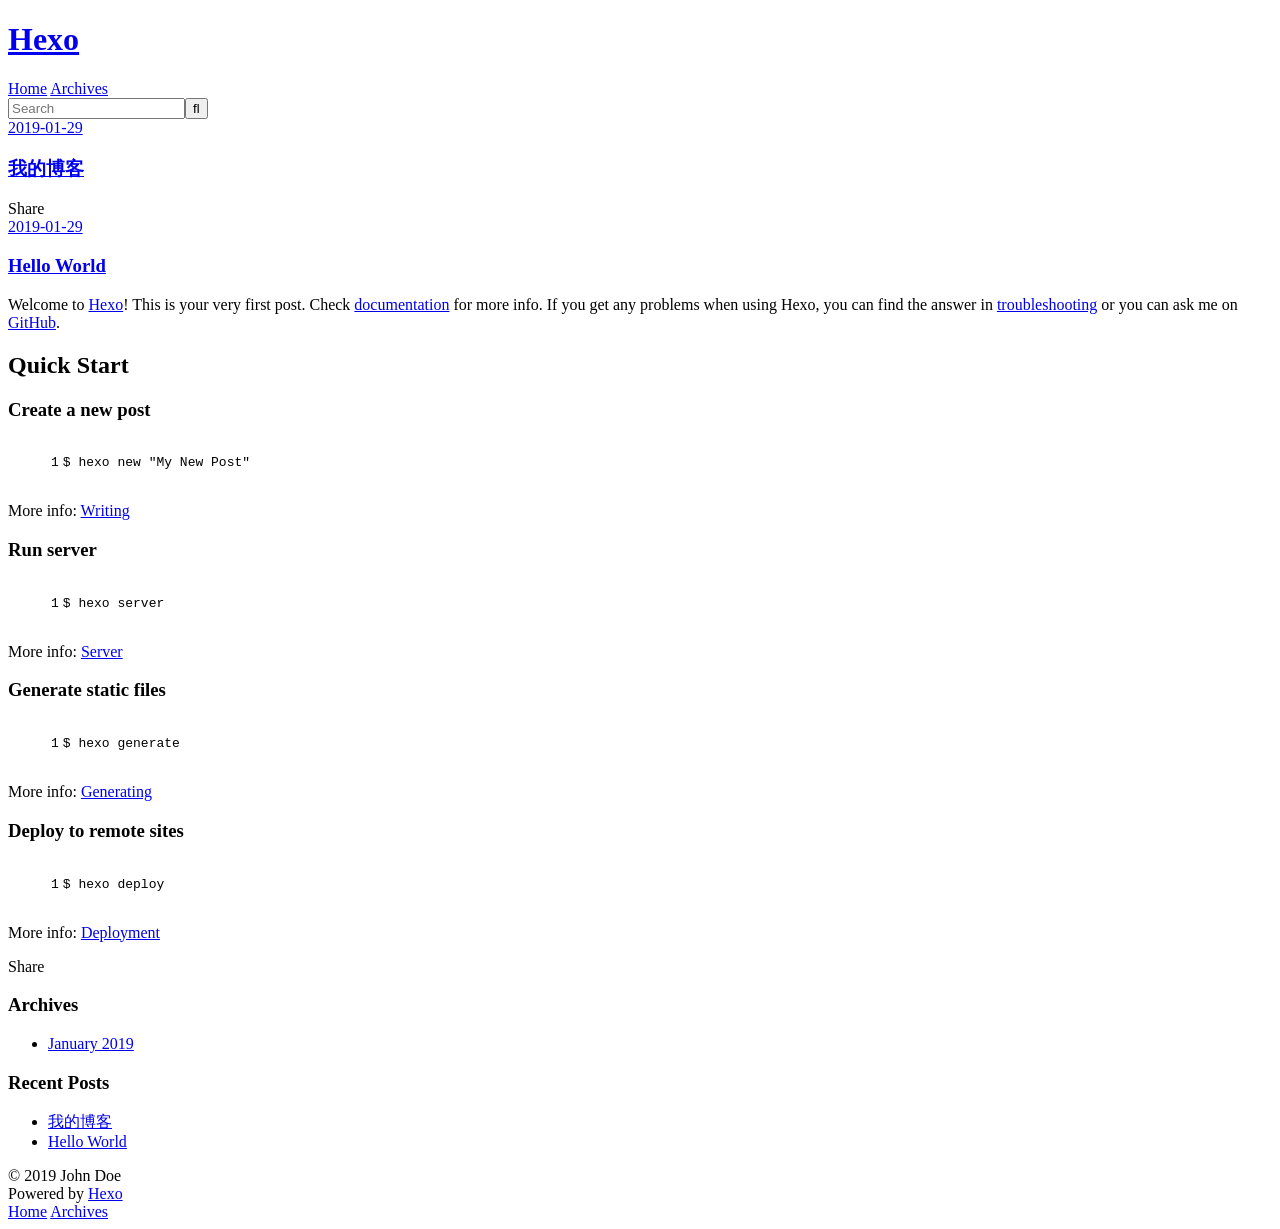
==== index.html @ def397ea "Site updated: 2019-01-29 15:41:41" ====
<!DOCTYPE html>
<html>
<head><meta name="generator" content="Hexo 3.8.0">
  <meta charset="utf-8">
  

  
  <title>Hexo</title>
  <meta name="viewport" content="width=device-width, initial-scale=1, maximum-scale=1">
  <meta property="og:type" content="website">
<meta property="og:title" content="Hexo">
<meta property="og:url" content="http://yoursite.com/index.html">
<meta property="og:site_name" content="Hexo">
<meta property="og:locale" content="default">
<meta name="twitter:card" content="summary">
<meta name="twitter:title" content="Hexo">
  
    <link rel="alternate" href="/atom.xml" title="Hexo" type="application/atom+xml">
  
  
    <link rel="icon" href="/favicon.png">
  
  
    <link href="//fonts.googleapis.com/css?family=Source+Code+Pro" rel="stylesheet" type="text/css">
  
  <link rel="stylesheet" href="/css/style.css">
</head>
</html>
<body>
  <div id="container">
    <div id="wrap">
      <header id="header">
  <div id="banner"></div>
  <div id="header-outer" class="outer">
    <div id="header-title" class="inner">
      <h1 id="logo-wrap">
        <a href="/" id="logo">Hexo</a>
      </h1>
      
    </div>
    <div id="header-inner" class="inner">
      <nav id="main-nav">
        <a id="main-nav-toggle" class="nav-icon"></a>
        
          <a class="main-nav-link" href="/">Home</a>
        
          <a class="main-nav-link" href="/archives">Archives</a>
        
      </nav>
      <nav id="sub-nav">
        
          <a id="nav-rss-link" class="nav-icon" href="/atom.xml" title="RSS Feed"></a>
        
        <a id="nav-search-btn" class="nav-icon" title="Search"></a>
      </nav>
      <div id="search-form-wrap">
        <form action="//google.com/search" method="get" accept-charset="UTF-8" class="search-form"><input type="search" name="q" class="search-form-input" placeholder="Search"><button type="submit" class="search-form-submit">&#xF002;</button><input type="hidden" name="sitesearch" value="http://yoursite.com"></form>
      </div>
    </div>
  </div>
</header>
      <div class="outer">
        <section id="main">
  
    <article id="post-我的博客" class="article article-type-post" itemscope="" itemprop="blogPost">
  <div class="article-meta">
    <a href="/2019/01/29/我的博客/" class="article-date">
  <time datetime="2019-01-29T07:33:44.000Z" itemprop="datePublished">2019-01-29</time>
</a>
    
  </div>
  <div class="article-inner">
    
    
      <header class="article-header">
        
  
    <h1 itemprop="name">
      <a class="article-title" href="/2019/01/29/我的博客/">我的博客</a>
    </h1>
  

      </header>
    
    <div class="article-entry" itemprop="articleBody">
      
        
      
    </div>
    <footer class="article-footer">
      <a data-url="http://yoursite.com/2019/01/29/我的博客/" data-id="cjrhge2ba0001k0stvusa9f2f" class="article-share-link">Share</a>
      
      
    </footer>
  </div>
  
</article>


  
    <article id="post-hello-world" class="article article-type-post" itemscope="" itemprop="blogPost">
  <div class="article-meta">
    <a href="/2019/01/29/hello-world/" class="article-date">
  <time datetime="2019-01-29T07:29:59.883Z" itemprop="datePublished">2019-01-29</time>
</a>
    
  </div>
  <div class="article-inner">
    
    
      <header class="article-header">
        
  
    <h1 itemprop="name">
      <a class="article-title" href="/2019/01/29/hello-world/">Hello World</a>
    </h1>
  

      </header>
    
    <div class="article-entry" itemprop="articleBody">
      
        <p>Welcome to <a href="https://hexo.io/" target="_blank" rel="noopener">Hexo</a>! This is your very first post. Check <a href="https://hexo.io/docs/" target="_blank" rel="noopener">documentation</a> for more info. If you get any problems when using Hexo, you can find the answer in <a href="https://hexo.io/docs/troubleshooting.html" target="_blank" rel="noopener">troubleshooting</a> or you can ask me on <a href="https://github.com/hexojs/hexo/issues" target="_blank" rel="noopener">GitHub</a>.</p>
<h2 id="Quick-Start"><a href="#Quick-Start" class="headerlink" title="Quick Start"></a>Quick Start</h2><h3 id="Create-a-new-post"><a href="#Create-a-new-post" class="headerlink" title="Create a new post"></a>Create a new post</h3><figure class="highlight bash"><table><tr><td class="gutter"><pre><span class="line">1</span><br></pre></td><td class="code"><pre><span class="line">$ hexo new <span class="string">"My New Post"</span></span><br></pre></td></tr></table></figure>
<p>More info: <a href="https://hexo.io/docs/writing.html" target="_blank" rel="noopener">Writing</a></p>
<h3 id="Run-server"><a href="#Run-server" class="headerlink" title="Run server"></a>Run server</h3><figure class="highlight bash"><table><tr><td class="gutter"><pre><span class="line">1</span><br></pre></td><td class="code"><pre><span class="line">$ hexo server</span><br></pre></td></tr></table></figure>
<p>More info: <a href="https://hexo.io/docs/server.html" target="_blank" rel="noopener">Server</a></p>
<h3 id="Generate-static-files"><a href="#Generate-static-files" class="headerlink" title="Generate static files"></a>Generate static files</h3><figure class="highlight bash"><table><tr><td class="gutter"><pre><span class="line">1</span><br></pre></td><td class="code"><pre><span class="line">$ hexo generate</span><br></pre></td></tr></table></figure>
<p>More info: <a href="https://hexo.io/docs/generating.html" target="_blank" rel="noopener">Generating</a></p>
<h3 id="Deploy-to-remote-sites"><a href="#Deploy-to-remote-sites" class="headerlink" title="Deploy to remote sites"></a>Deploy to remote sites</h3><figure class="highlight bash"><table><tr><td class="gutter"><pre><span class="line">1</span><br></pre></td><td class="code"><pre><span class="line">$ hexo deploy</span><br></pre></td></tr></table></figure>
<p>More info: <a href="https://hexo.io/docs/deployment.html" target="_blank" rel="noopener">Deployment</a></p>

      
    </div>
    <footer class="article-footer">
      <a data-url="http://yoursite.com/2019/01/29/hello-world/" data-id="cjrhge2b40000k0stg22ktcvz" class="article-share-link">Share</a>
      
      
    </footer>
  </div>
  
</article>


  


</section>
        
          <aside id="sidebar">
  
    

  
    

  
    
  
    
  <div class="widget-wrap">
    <h3 class="widget-title">Archives</h3>
    <div class="widget">
      <ul class="archive-list"><li class="archive-list-item"><a class="archive-list-link" href="/archives/2019/01/">January 2019</a></li></ul>
    </div>
  </div>


  
    
  <div class="widget-wrap">
    <h3 class="widget-title">Recent Posts</h3>
    <div class="widget">
      <ul>
        
          <li>
            <a href="/2019/01/29/我的博客/">我的博客</a>
          </li>
        
          <li>
            <a href="/2019/01/29/hello-world/">Hello World</a>
          </li>
        
      </ul>
    </div>
  </div>

  
</aside>
        
      </div>
      <footer id="footer">
  
  <div class="outer">
    <div id="footer-info" class="inner">
      &copy; 2019 John Doe<br>
      Powered by <a href="http://hexo.io/" target="_blank">Hexo</a>
    </div>
  </div>
</footer>
    </div>
    <nav id="mobile-nav">
  
    <a href="/" class="mobile-nav-link">Home</a>
  
    <a href="/archives" class="mobile-nav-link">Archives</a>
  
</nav>
    

<script src="//ajax.googleapis.com/ajax/libs/jquery/2.0.3/jquery.min.js"></script>


  <link rel="stylesheet" href="/fancybox/jquery.fancybox.css">
  <script src="/fancybox/jquery.fancybox.pack.js"></script>


<script src="/js/script.js"></script>



  </div>
</body>
</html>
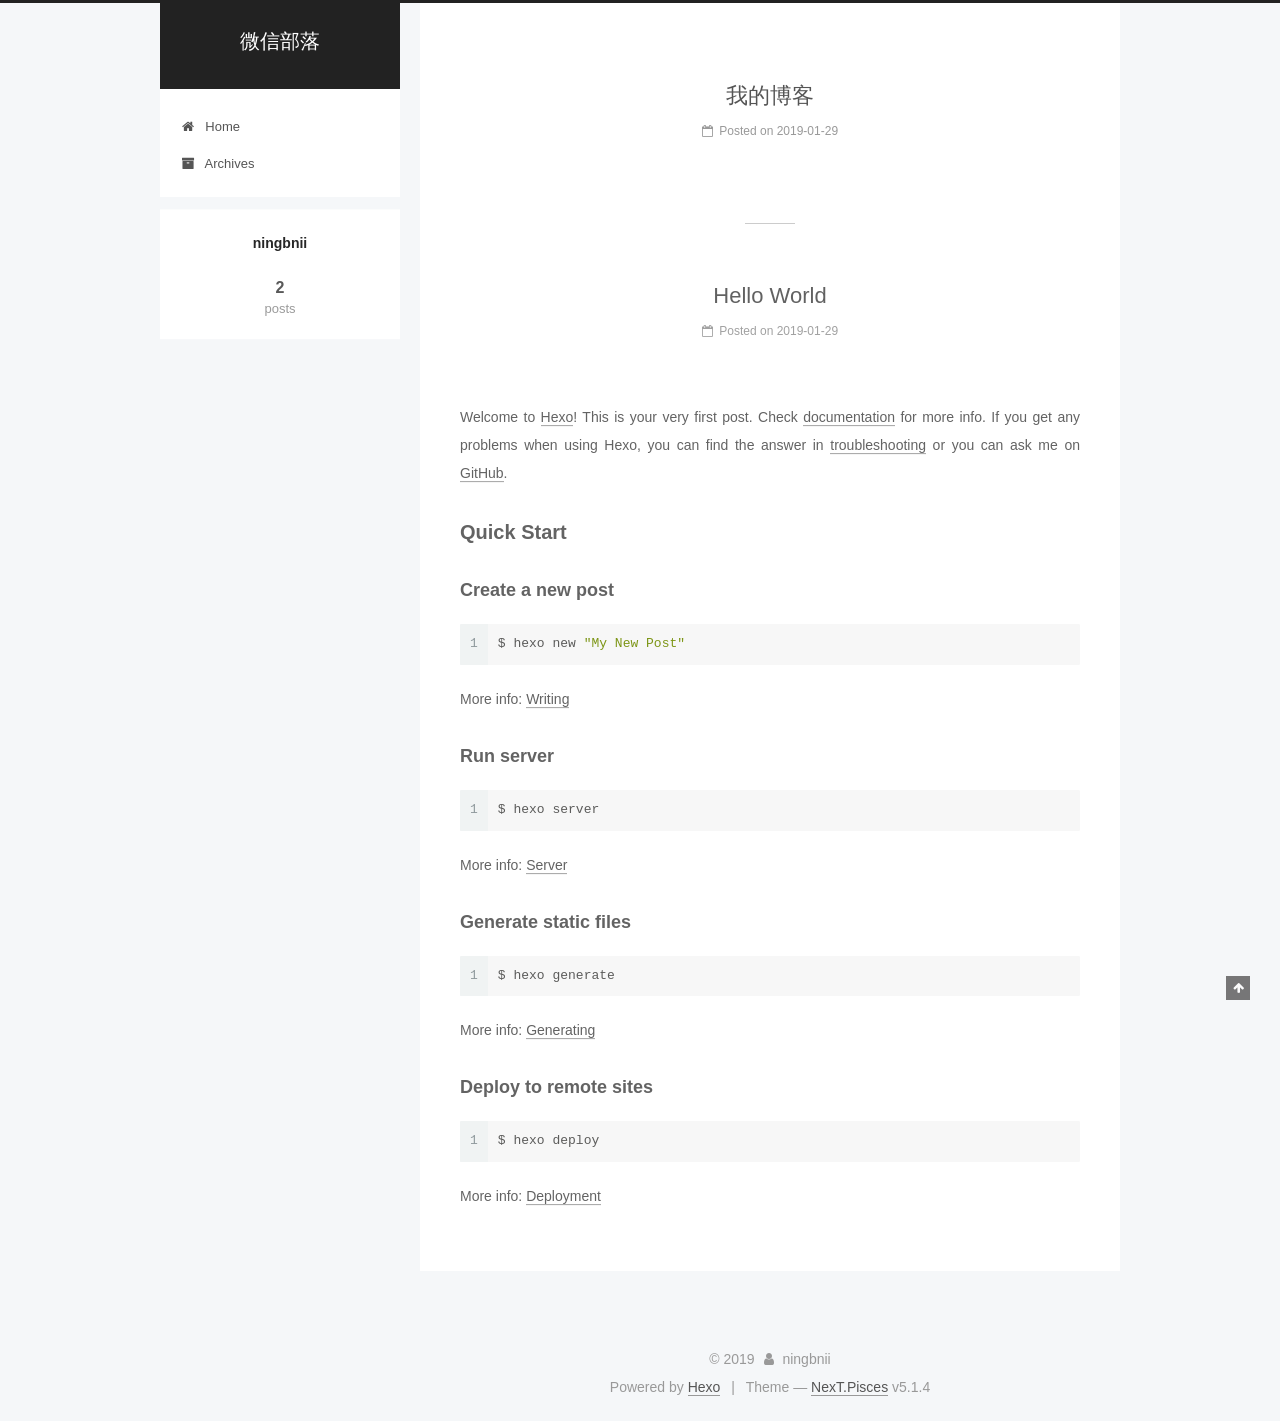
==== commit 204e6b00: "Site updated: 2019-01-29 15:49:59" ====
--- a/index.html
+++ b/index.html
@@ -1,126 +1,425 @@
 <!DOCTYPE html>
-<html>
+
+
+
+  
+
+
+<html class="theme-next pisces use-motion" lang="">
 <head><meta name="generator" content="Hexo 3.8.0">
-  <meta charset="utf-8">
-  
-
-  
-  <title>Hexo</title>
-  <meta name="viewport" content="width=device-width, initial-scale=1, maximum-scale=1">
-  <meta property="og:type" content="website">
-<meta property="og:title" content="Hexo">
+  <meta charset="UTF-8">
+<meta http-equiv="X-UA-Compatible" content="IE=edge">
+<meta name="viewport" content="width=device-width, initial-scale=1, maximum-scale=1">
+<meta name="theme-color" content="#222">
+
+
+
+
+
+
+
+
+
+<meta http-equiv="Cache-Control" content="no-transform">
+<meta http-equiv="Cache-Control" content="no-siteapp">
+
+
+
+
+
+
+
+
+
+
+
+
+
+
+
+
+  
+  
+  <link href="/lib/fancybox/source/jquery.fancybox.css?v=2.1.5" rel="stylesheet" type="text/css">
+
+
+
+
+
+
+
+<link href="/lib/font-awesome/css/font-awesome.min.css?v=4.6.2" rel="stylesheet" type="text/css">
+
+<link href="/css/main.css?v=5.1.4" rel="stylesheet" type="text/css">
+
+
+  <link rel="apple-touch-icon" sizes="180x180" href="/images/apple-touch-icon-next.png?v=5.1.4">
+
+
+  <link rel="icon" type="image/png" sizes="32x32" href="/images/favicon-32x32-next.png?v=5.1.4">
+
+
+  <link rel="icon" type="image/png" sizes="16x16" href="/images/favicon-16x16-next.png?v=5.1.4">
+
+
+  <link rel="mask-icon" href="/images/logo.svg?v=5.1.4" color="#222">
+
+
+
+
+
+  <meta name="keywords" content="Hexo, NexT">
+
+
+
+
+
+
+
+
+
+
+<meta property="og:type" content="website">
+<meta property="og:title" content="微信部落">
 <meta property="og:url" content="http://yoursite.com/index.html">
-<meta property="og:site_name" content="Hexo">
+<meta property="og:site_name" content="微信部落">
 <meta property="og:locale" content="default">
 <meta name="twitter:card" content="summary">
-<meta name="twitter:title" content="Hexo">
-  
-    <link rel="alternate" href="/atom.xml" title="Hexo" type="application/atom+xml">
-  
-  
-    <link rel="icon" href="/favicon.png">
-  
-  
-    <link href="//fonts.googleapis.com/css?family=Source+Code+Pro" rel="stylesheet" type="text/css">
-  
-  <link rel="stylesheet" href="/css/style.css">
+<meta name="twitter:title" content="微信部落">
+
+
+
+<script type="text/javascript" id="hexo.configurations">
+  var NexT = window.NexT || {};
+  var CONFIG = {
+    root: '/',
+    scheme: 'Pisces',
+    version: '5.1.4',
+    sidebar: {"position":"left","display":"post","offset":12,"b2t":false,"scrollpercent":false,"onmobile":false},
+    fancybox: true,
+    tabs: true,
+    motion: {"enable":true,"async":false,"transition":{"post_block":"fadeIn","post_header":"slideDownIn","post_body":"slideDownIn","coll_header":"slideLeftIn","sidebar":"slideUpIn"}},
+    duoshuo: {
+      userId: '0',
+      author: 'Author'
+    },
+    algolia: {
+      applicationID: '',
+      apiKey: '',
+      indexName: '',
+      hits: {"per_page":10},
+      labels: {"input_placeholder":"Search for Posts","hits_empty":"We didn't find any results for the search: ${query}","hits_stats":"${hits} results found in ${time} ms"}
+    }
+  };
+</script>
+
+
+
+  <link rel="canonical" href="http://yoursite.com/">
+
+
+
+
+
+  <title>微信部落</title>
+  
+
+
+
+
+
+
+
+
 </head>
-</html>
-<body>
-  <div id="container">
-    <div id="wrap">
-      <header id="header">
-  <div id="banner"></div>
-  <div id="header-outer" class="outer">
-    <div id="header-title" class="inner">
-      <h1 id="logo-wrap">
-        <a href="/" id="logo">Hexo</a>
-      </h1>
-      
+
+<body itemscope="" itemtype="http://schema.org/WebPage" lang="default">
+
+  
+  
+    
+  
+
+  <div class="container sidebar-position-left 
+  page-home">
+    <div class="headband"></div>
+
+    <header id="header" class="header" itemscope="" itemtype="http://schema.org/WPHeader">
+      <div class="header-inner"><div class="site-brand-wrapper">
+  <div class="site-meta ">
+    
+
+    <div class="custom-logo-site-title">
+      <a href="/" class="brand" rel="start">
+        <span class="logo-line-before"><i></i></span>
+        <span class="site-title">微信部落</span>
+        <span class="logo-line-after"><i></i></span>
+      </a>
     </div>
-    <div id="header-inner" class="inner">
-      <nav id="main-nav">
-        <a id="main-nav-toggle" class="nav-icon"></a>
-        
-          <a class="main-nav-link" href="/">Home</a>
-        
-          <a class="main-nav-link" href="/archives">Archives</a>
-        
-      </nav>
-      <nav id="sub-nav">
-        
-          <a id="nav-rss-link" class="nav-icon" href="/atom.xml" title="RSS Feed"></a>
-        
-        <a id="nav-search-btn" class="nav-icon" title="Search"></a>
-      </nav>
-      <div id="search-form-wrap">
-        <form action="//google.com/search" method="get" accept-charset="UTF-8" class="search-form"><input type="search" name="q" class="search-form-input" placeholder="Search"><button type="submit" class="search-form-submit">&#xF002;</button><input type="hidden" name="sitesearch" value="http://yoursite.com"></form>
-      </div>
+      
+        <p class="site-subtitle"></p>
+      
+  </div>
+
+  <div class="site-nav-toggle">
+    <button>
+      <span class="btn-bar"></span>
+      <span class="btn-bar"></span>
+      <span class="btn-bar"></span>
+    </button>
+  </div>
+</div>
+
+<nav class="site-nav">
+  
+
+  
+    <ul id="menu" class="menu">
+      
+        
+        <li class="menu-item menu-item-home">
+          <a href="/" rel="section">
+            
+              <i class="menu-item-icon fa fa-fw fa-home"></i> <br>
+            
+            Home
+          </a>
+        </li>
+      
+        
+        <li class="menu-item menu-item-archives">
+          <a href="/archives/" rel="section">
+            
+              <i class="menu-item-icon fa fa-fw fa-archive"></i> <br>
+            
+            Archives
+          </a>
+        </li>
+      
+
+      
+    </ul>
+  
+
+  
+</nav>
+
+
+
+ </div>
+    </header>
+
+    <main id="main" class="main">
+      <div class="main-inner">
+        <div class="content-wrap">
+          <div id="content" class="content">
+            
+  <section id="posts" class="posts-expand">
+    
+      
+
+  
+
+  
+  
+  
+
+  <article class="post post-type-normal" itemscope="" itemtype="http://schema.org/Article">
+  
+  
+  
+  <div class="post-block">
+    <link itemprop="mainEntityOfPage" href="http://yoursite.com/2019/01/29/我的博客/">
+
+    <span hidden itemprop="author" itemscope="" itemtype="http://schema.org/Person">
+      <meta itemprop="name" content="ningbnii">
+      <meta itemprop="description" content="">
+      <meta itemprop="image" content="/images/avatar.gif">
+    </span>
+
+    <span hidden itemprop="publisher" itemscope="" itemtype="http://schema.org/Organization">
+      <meta itemprop="name" content="微信部落">
+    </span>
+
+    
+      <header class="post-header">
+
+        
+        
+          <h1 class="post-title" itemprop="name headline">
+                
+                <a class="post-title-link" href="/2019/01/29/我的博客/" itemprop="url">我的博客</a></h1>
+        
+
+        <div class="post-meta">
+          <span class="post-time">
+            
+              <span class="post-meta-item-icon">
+                <i class="fa fa-calendar-o"></i>
+              </span>
+              
+                <span class="post-meta-item-text">Posted on</span>
+              
+              <time title="Post created" itemprop="dateCreated datePublished" datetime="2019-01-29T15:33:44+08:00">
+                2019-01-29
+              </time>
+            
+
+            
+
+            
+          </span>
+
+          
+
+          
+            
+          
+
+          
+          
+
+          
+
+          
+
+          
+
+        </div>
+      </header>
+    
+
+    
+    
+    
+    <div class="post-body" itemprop="articleBody">
+
+      
+      
+
+      
+        
+          
+            
+          
+        
+      
     </div>
-  </div>
-</header>
-      <div class="outer">
-        <section id="main">
-  
-    <article id="post-我的博客" class="article article-type-post" itemscope="" itemprop="blogPost">
-  <div class="article-meta">
-    <a href="/2019/01/29/我的博客/" class="article-date">
-  <time datetime="2019-01-29T07:33:44.000Z" itemprop="datePublished">2019-01-29</time>
-</a>
-    
-  </div>
-  <div class="article-inner">
-    
-    
-      <header class="article-header">
-        
-  
-    <h1 itemprop="name">
-      <a class="article-title" href="/2019/01/29/我的博客/">我的博客</a>
-    </h1>
-  
-
-      </header>
-    
-    <div class="article-entry" itemprop="articleBody">
-      
-        
-      
-    </div>
-    <footer class="article-footer">
-      <a data-url="http://yoursite.com/2019/01/29/我的博客/" data-id="cjrhge2ba0001k0stvusa9f2f" class="article-share-link">Share</a>
-      
+    
+    
+    
+
+    
+
+    
+
+    
+
+    <footer class="post-footer">
+      
+
+      
+
+      
+
+      
+      
+        <div class="post-eof"></div>
       
     </footer>
   </div>
   
-</article>
-
-
-  
-    <article id="post-hello-world" class="article article-type-post" itemscope="" itemprop="blogPost">
-  <div class="article-meta">
-    <a href="/2019/01/29/hello-world/" class="article-date">
-  <time datetime="2019-01-29T07:29:59.883Z" itemprop="datePublished">2019-01-29</time>
-</a>
-    
-  </div>
-  <div class="article-inner">
-    
-    
-      <header class="article-header">
-        
-  
-    <h1 itemprop="name">
-      <a class="article-title" href="/2019/01/29/hello-world/">Hello World</a>
-    </h1>
-  
-
+  
+  
+  </article>
+
+
+    
+      
+
+  
+
+  
+  
+  
+
+  <article class="post post-type-normal" itemscope="" itemtype="http://schema.org/Article">
+  
+  
+  
+  <div class="post-block">
+    <link itemprop="mainEntityOfPage" href="http://yoursite.com/2019/01/29/hello-world/">
+
+    <span hidden itemprop="author" itemscope="" itemtype="http://schema.org/Person">
+      <meta itemprop="name" content="ningbnii">
+      <meta itemprop="description" content="">
+      <meta itemprop="image" content="/images/avatar.gif">
+    </span>
+
+    <span hidden itemprop="publisher" itemscope="" itemtype="http://schema.org/Organization">
+      <meta itemprop="name" content="微信部落">
+    </span>
+
+    
+      <header class="post-header">
+
+        
+        
+          <h1 class="post-title" itemprop="name headline">
+                
+                <a class="post-title-link" href="/2019/01/29/hello-world/" itemprop="url">Hello World</a></h1>
+        
+
+        <div class="post-meta">
+          <span class="post-time">
+            
+              <span class="post-meta-item-icon">
+                <i class="fa fa-calendar-o"></i>
+              </span>
+              
+                <span class="post-meta-item-text">Posted on</span>
+              
+              <time title="Post created" itemprop="dateCreated datePublished" datetime="2019-01-29T15:29:59+08:00">
+                2019-01-29
+              </time>
+            
+
+            
+
+            
+          </span>
+
+          
+
+          
+            
+          
+
+          
+          
+
+          
+
+          
+
+          
+
+        </div>
       </header>
     
-    <div class="article-entry" itemprop="articleBody">
-      
-        <p>Welcome to <a href="https://hexo.io/" target="_blank" rel="noopener">Hexo</a>! This is your very first post. Check <a href="https://hexo.io/docs/" target="_blank" rel="noopener">documentation</a> for more info. If you get any problems when using Hexo, you can find the answer in <a href="https://hexo.io/docs/troubleshooting.html" target="_blank" rel="noopener">troubleshooting</a> or you can ask me on <a href="https://github.com/hexojs/hexo/issues" target="_blank" rel="noopener">GitHub</a>.</p>
+
+    
+    
+    
+    <div class="post-body" itemprop="articleBody">
+
+      
+      
+
+      
+        
+          
+            <p>Welcome to <a href="https://hexo.io/" target="_blank" rel="noopener">Hexo</a>! This is your very first post. Check <a href="https://hexo.io/docs/" target="_blank" rel="noopener">documentation</a> for more info. If you get any problems when using Hexo, you can find the answer in <a href="https://hexo.io/docs/troubleshooting.html" target="_blank" rel="noopener">troubleshooting</a> or you can ask me on <a href="https://github.com/hexojs/hexo/issues" target="_blank" rel="noopener">GitHub</a>.</p>
 <h2 id="Quick-Start"><a href="#Quick-Start" class="headerlink" title="Quick Start"></a>Quick Start</h2><h3 id="Create-a-new-post"><a href="#Create-a-new-post" class="headerlink" title="Create a new post"></a>Create a new post</h3><figure class="highlight bash"><table><tr><td class="gutter"><pre><span class="line">1</span><br></pre></td><td class="code"><pre><span class="line">$ hexo new <span class="string">"My New Post"</span></span><br></pre></td></tr></table></figure>
 <p>More info: <a href="https://hexo.io/docs/writing.html" target="_blank" rel="noopener">Writing</a></p>
 <h3 id="Run-server"><a href="#Run-server" class="headerlink" title="Run server"></a>Run server</h3><figure class="highlight bash"><table><tr><td class="gutter"><pre><span class="line">1</span><br></pre></td><td class="code"><pre><span class="line">$ hexo server</span><br></pre></td></tr></table></figure>
@@ -130,95 +429,314 @@
 <h3 id="Deploy-to-remote-sites"><a href="#Deploy-to-remote-sites" class="headerlink" title="Deploy to remote sites"></a>Deploy to remote sites</h3><figure class="highlight bash"><table><tr><td class="gutter"><pre><span class="line">1</span><br></pre></td><td class="code"><pre><span class="line">$ hexo deploy</span><br></pre></td></tr></table></figure>
 <p>More info: <a href="https://hexo.io/docs/deployment.html" target="_blank" rel="noopener">Deployment</a></p>
 
+          
+        
       
     </div>
-    <footer class="article-footer">
-      <a data-url="http://yoursite.com/2019/01/29/hello-world/" data-id="cjrhge2b40000k0stg22ktcvz" class="article-share-link">Share</a>
-      
+    
+    
+    
+
+    
+
+    
+
+    
+
+    <footer class="post-footer">
+      
+
+      
+
+      
+
+      
+      
+        <div class="post-eof"></div>
       
     </footer>
   </div>
   
-</article>
-
-
-  
-
-
-</section>
-        
-          <aside id="sidebar">
-  
-    
-
-  
-    
-
-  
-    
-  
-    
-  <div class="widget-wrap">
-    <h3 class="widget-title">Archives</h3>
-    <div class="widget">
-      <ul class="archive-list"><li class="archive-list-item"><a class="archive-list-link" href="/archives/2019/01/">January 2019</a></li></ul>
+  
+  
+  </article>
+
+
+    
+  </section>
+
+  
+
+
+          </div>
+          
+
+
+          
+
+        </div>
+        
+          
+  
+  <div class="sidebar-toggle">
+    <div class="sidebar-toggle-line-wrap">
+      <span class="sidebar-toggle-line sidebar-toggle-line-first"></span>
+      <span class="sidebar-toggle-line sidebar-toggle-line-middle"></span>
+      <span class="sidebar-toggle-line sidebar-toggle-line-last"></span>
     </div>
   </div>
 
-
-  
-    
-  <div class="widget-wrap">
-    <h3 class="widget-title">Recent Posts</h3>
-    <div class="widget">
-      <ul>
-        
-          <li>
-            <a href="/2019/01/29/我的博客/">我的博客</a>
-          </li>
-        
-          <li>
-            <a href="/2019/01/29/hello-world/">Hello World</a>
-          </li>
-        
-      </ul>
+  <aside id="sidebar" class="sidebar">
+    
+    <div class="sidebar-inner">
+
+      
+
+      
+
+      <section class="site-overview-wrap sidebar-panel sidebar-panel-active">
+        <div class="site-overview">
+          <div class="site-author motion-element" itemprop="author" itemscope="" itemtype="http://schema.org/Person">
+            
+              <p class="site-author-name" itemprop="name">ningbnii</p>
+              <p class="site-description motion-element" itemprop="description"></p>
+          </div>
+
+          <nav class="site-state motion-element">
+
+            
+              <div class="site-state-item site-state-posts">
+              
+                <a href="/archives/">
+              
+                  <span class="site-state-item-count">2</span>
+                  <span class="site-state-item-name">posts</span>
+                </a>
+              </div>
+            
+
+            
+
+            
+
+          </nav>
+
+          
+
+          
+
+          
+          
+
+          
+          
+
+          
+
+        </div>
+      </section>
+
+      
+
+      
+
     </div>
+  </aside>
+
+
+        
+      </div>
+    </main>
+
+    <footer id="footer" class="footer">
+      <div class="footer-inner">
+        <div class="copyright">&copy; <span itemprop="copyrightYear">2019</span>
+  <span class="with-love">
+    <i class="fa fa-user"></i>
+  </span>
+  <span class="author" itemprop="copyrightHolder">ningbnii</span>
+
+  
+</div>
+
+
+  <div class="powered-by">Powered by <a class="theme-link" target="_blank" href="https://hexo.io">Hexo</a></div>
+
+
+
+  <span class="post-meta-divider">|</span>
+
+
+
+  <div class="theme-info">Theme &mdash; <a class="theme-link" target="_blank" href="https://github.com/iissnan/hexo-theme-next">NexT.Pisces</a> v5.1.4</div>
+
+
+
+
+        
+
+
+
+
+
+
+
+        
+      </div>
+    </footer>
+
+    
+      <div class="back-to-top">
+        <i class="fa fa-arrow-up"></i>
+        
+      </div>
+    
+
+    
+
   </div>
 
   
-</aside>
-        
-      </div>
-      <footer id="footer">
-  
-  <div class="outer">
-    <div id="footer-info" class="inner">
-      &copy; 2019 John Doe<br>
-      Powered by <a href="http://hexo.io/" target="_blank">Hexo</a>
-    </div>
-  </div>
-</footer>
-    </div>
-    <nav id="mobile-nav">
-  
-    <a href="/" class="mobile-nav-link">Home</a>
-  
-    <a href="/archives" class="mobile-nav-link">Archives</a>
-  
-</nav>
-    
-
-<script src="//ajax.googleapis.com/ajax/libs/jquery/2.0.3/jquery.min.js"></script>
-
-
-  <link rel="stylesheet" href="/fancybox/jquery.fancybox.css">
-  <script src="/fancybox/jquery.fancybox.pack.js"></script>
-
-
-<script src="/js/script.js"></script>
-
-
-
-  </div>
+
+<script type="text/javascript">
+  if (Object.prototype.toString.call(window.Promise) !== '[object Function]') {
+    window.Promise = null;
+  }
+</script>
+
+
+
+
+
+
+
+
+
+  
+
+
+
+
+
+
+
+
+
+
+
+
+  
+  
+    <script type="text/javascript" src="/lib/jquery/index.js?v=2.1.3"></script>
+  
+
+  
+  
+    <script type="text/javascript" src="/lib/fastclick/lib/fastclick.min.js?v=1.0.6"></script>
+  
+
+  
+  
+    <script type="text/javascript" src="/lib/jquery_lazyload/jquery.lazyload.js?v=1.9.7"></script>
+  
+
+  
+  
+    <script type="text/javascript" src="/lib/velocity/velocity.min.js?v=1.2.1"></script>
+  
+
+  
+  
+    <script type="text/javascript" src="/lib/velocity/velocity.ui.min.js?v=1.2.1"></script>
+  
+
+  
+  
+    <script type="text/javascript" src="/lib/fancybox/source/jquery.fancybox.pack.js?v=2.1.5"></script>
+  
+
+
+  
+
+
+  <script type="text/javascript" src="/js/src/utils.js?v=5.1.4"></script>
+
+  <script type="text/javascript" src="/js/src/motion.js?v=5.1.4"></script>
+
+
+
+  
+  
+
+
+  <script type="text/javascript" src="/js/src/affix.js?v=5.1.4"></script>
+
+  <script type="text/javascript" src="/js/src/schemes/pisces.js?v=5.1.4"></script>
+
+
+
+  
+
+  
+
+
+  <script type="text/javascript" src="/js/src/bootstrap.js?v=5.1.4"></script>
+
+
+
+  
+
+
+  
+
+
+
+
+	
+
+
+
+
+
+  
+
+
+
+
+
+  
+
+
+
+
+
+
+
+
+
+
+
+
+  
+
+
+
+
+
+  
+
+  
+
+  
+
+  
+  
+
+  
+
+  
+
+  
+
 </body>
-</html>+</html>
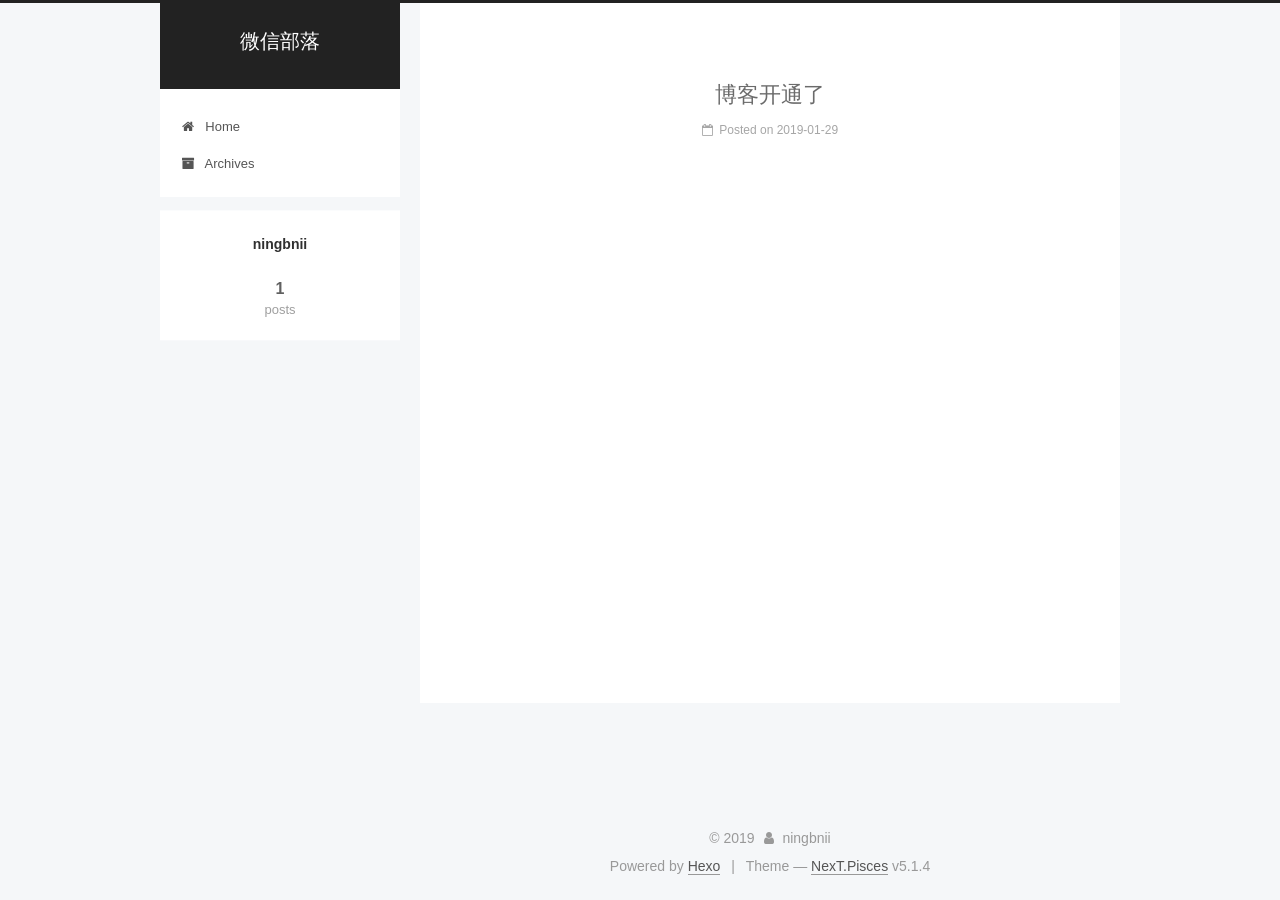
==== commit e817eec0: "Site updated: 2019-01-29 16:40:18" ====
--- a/index.html
+++ b/index.html
@@ -229,7 +229,7 @@
   
   
   <div class="post-block">
-    <link itemprop="mainEntityOfPage" href="http://yoursite.com/2019/01/29/我的博客/">
+    <link itemprop="mainEntityOfPage" href="http://yoursite.com/2019/01/29/博客开通了/">
 
     <span hidden itemprop="author" itemscope="" itemtype="http://schema.org/Person">
       <meta itemprop="name" content="ningbnii">
@@ -248,7 +248,7 @@
         
           <h1 class="post-title" itemprop="name headline">
                 
-                <a class="post-title-link" href="/2019/01/29/我的博客/" itemprop="url">我的博客</a></h1>
+                <a class="post-title-link" href="/2019/01/29/博客开通了/" itemprop="url">博客开通了</a></h1>
         
 
         <div class="post-meta">
@@ -260,7 +260,7 @@
               
                 <span class="post-meta-item-text">Posted on</span>
               
-              <time title="Post created" itemprop="dateCreated datePublished" datetime="2019-01-29T15:33:44+08:00">
+              <time title="Post created" itemprop="dateCreated datePublished" datetime="2019-01-29T16:40:05+08:00">
                 2019-01-29
               </time>
             
@@ -301,134 +301,6 @@
         
           
             
-          
-        
-      
-    </div>
-    
-    
-    
-
-    
-
-    
-
-    
-
-    <footer class="post-footer">
-      
-
-      
-
-      
-
-      
-      
-        <div class="post-eof"></div>
-      
-    </footer>
-  </div>
-  
-  
-  
-  </article>
-
-
-    
-      
-
-  
-
-  
-  
-  
-
-  <article class="post post-type-normal" itemscope="" itemtype="http://schema.org/Article">
-  
-  
-  
-  <div class="post-block">
-    <link itemprop="mainEntityOfPage" href="http://yoursite.com/2019/01/29/hello-world/">
-
-    <span hidden itemprop="author" itemscope="" itemtype="http://schema.org/Person">
-      <meta itemprop="name" content="ningbnii">
-      <meta itemprop="description" content="">
-      <meta itemprop="image" content="/images/avatar.gif">
-    </span>
-
-    <span hidden itemprop="publisher" itemscope="" itemtype="http://schema.org/Organization">
-      <meta itemprop="name" content="微信部落">
-    </span>
-
-    
-      <header class="post-header">
-
-        
-        
-          <h1 class="post-title" itemprop="name headline">
-                
-                <a class="post-title-link" href="/2019/01/29/hello-world/" itemprop="url">Hello World</a></h1>
-        
-
-        <div class="post-meta">
-          <span class="post-time">
-            
-              <span class="post-meta-item-icon">
-                <i class="fa fa-calendar-o"></i>
-              </span>
-              
-                <span class="post-meta-item-text">Posted on</span>
-              
-              <time title="Post created" itemprop="dateCreated datePublished" datetime="2019-01-29T15:29:59+08:00">
-                2019-01-29
-              </time>
-            
-
-            
-
-            
-          </span>
-
-          
-
-          
-            
-          
-
-          
-          
-
-          
-
-          
-
-          
-
-        </div>
-      </header>
-    
-
-    
-    
-    
-    <div class="post-body" itemprop="articleBody">
-
-      
-      
-
-      
-        
-          
-            <p>Welcome to <a href="https://hexo.io/" target="_blank" rel="noopener">Hexo</a>! This is your very first post. Check <a href="https://hexo.io/docs/" target="_blank" rel="noopener">documentation</a> for more info. If you get any problems when using Hexo, you can find the answer in <a href="https://hexo.io/docs/troubleshooting.html" target="_blank" rel="noopener">troubleshooting</a> or you can ask me on <a href="https://github.com/hexojs/hexo/issues" target="_blank" rel="noopener">GitHub</a>.</p>
-<h2 id="Quick-Start"><a href="#Quick-Start" class="headerlink" title="Quick Start"></a>Quick Start</h2><h3 id="Create-a-new-post"><a href="#Create-a-new-post" class="headerlink" title="Create a new post"></a>Create a new post</h3><figure class="highlight bash"><table><tr><td class="gutter"><pre><span class="line">1</span><br></pre></td><td class="code"><pre><span class="line">$ hexo new <span class="string">"My New Post"</span></span><br></pre></td></tr></table></figure>
-<p>More info: <a href="https://hexo.io/docs/writing.html" target="_blank" rel="noopener">Writing</a></p>
-<h3 id="Run-server"><a href="#Run-server" class="headerlink" title="Run server"></a>Run server</h3><figure class="highlight bash"><table><tr><td class="gutter"><pre><span class="line">1</span><br></pre></td><td class="code"><pre><span class="line">$ hexo server</span><br></pre></td></tr></table></figure>
-<p>More info: <a href="https://hexo.io/docs/server.html" target="_blank" rel="noopener">Server</a></p>
-<h3 id="Generate-static-files"><a href="#Generate-static-files" class="headerlink" title="Generate static files"></a>Generate static files</h3><figure class="highlight bash"><table><tr><td class="gutter"><pre><span class="line">1</span><br></pre></td><td class="code"><pre><span class="line">$ hexo generate</span><br></pre></td></tr></table></figure>
-<p>More info: <a href="https://hexo.io/docs/generating.html" target="_blank" rel="noopener">Generating</a></p>
-<h3 id="Deploy-to-remote-sites"><a href="#Deploy-to-remote-sites" class="headerlink" title="Deploy to remote sites"></a>Deploy to remote sites</h3><figure class="highlight bash"><table><tr><td class="gutter"><pre><span class="line">1</span><br></pre></td><td class="code"><pre><span class="line">$ hexo deploy</span><br></pre></td></tr></table></figure>
-<p>More info: <a href="https://hexo.io/docs/deployment.html" target="_blank" rel="noopener">Deployment</a></p>
-
           
         
       
@@ -509,7 +381,7 @@
               
                 <a href="/archives/">
               
-                  <span class="site-state-item-count">2</span>
+                  <span class="site-state-item-count">1</span>
                   <span class="site-state-item-name">posts</span>
                 </a>
               </div>
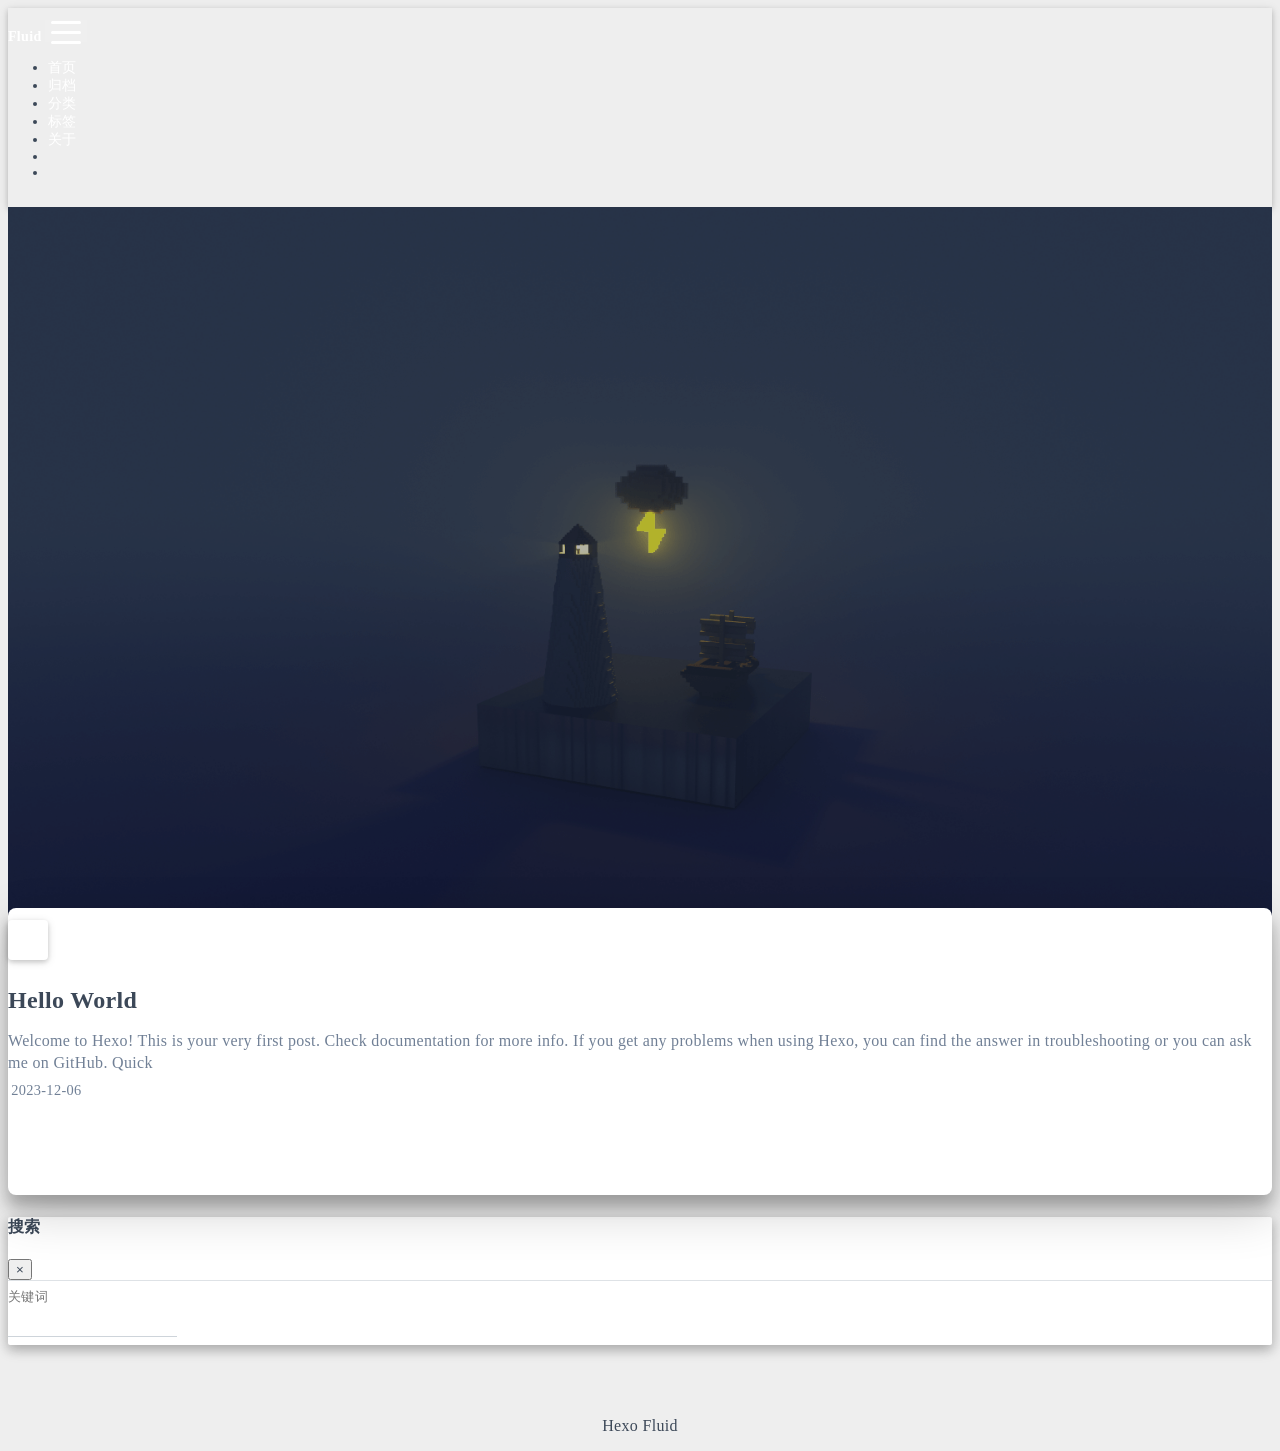
==== commit decea06b: "Site updated: 2023-12-08 10:49:56" ====
--- a/index.html
+++ b/index.html
@@ -1,614 +1,374 @@
+
+
 <!DOCTYPE html>
-
-
-
-  
-
-
-<html class="theme-next pisces use-motion" lang="">
-<head><meta name="generator" content="Hexo 3.8.0">
+<html lang="zh-CN" data-default-color-scheme=auto>
+
+
+
+<head>
   <meta charset="UTF-8">
-<meta http-equiv="X-UA-Compatible" content="IE=edge">
-<meta name="viewport" content="width=device-width, initial-scale=1, maximum-scale=1">
-<meta name="theme-color" content="#222">
-
-
-
-
-
-
-
-
-
-<meta http-equiv="Cache-Control" content="no-transform">
-<meta http-equiv="Cache-Control" content="no-siteapp">
-
-
-
-
-
-
-
-
-
-
-
-
-
-
-
-
-  
-  
-  <link href="/lib/fancybox/source/jquery.fancybox.css?v=2.1.5" rel="stylesheet" type="text/css">
-
-
-
-
-
-
-
-<link href="/lib/font-awesome/css/font-awesome.min.css?v=4.6.2" rel="stylesheet" type="text/css">
-
-<link href="/css/main.css?v=5.1.4" rel="stylesheet" type="text/css">
-
-
-  <link rel="apple-touch-icon" sizes="180x180" href="/images/apple-touch-icon-next.png?v=5.1.4">
-
-
-  <link rel="icon" type="image/png" sizes="32x32" href="/images/favicon-32x32-next.png?v=5.1.4">
-
-
-  <link rel="icon" type="image/png" sizes="16x16" href="/images/favicon-16x16-next.png?v=5.1.4">
-
-
-  <link rel="mask-icon" href="/images/logo.svg?v=5.1.4" color="#222">
-
-
-
-
-
-  <meta name="keywords" content="Hexo, NexT">
-
-
-
-
-
-
-
-
-
-
-<meta property="og:type" content="website">
-<meta property="og:title" content="微信部落">
-<meta property="og:url" content="http://yoursite.com/index.html">
-<meta property="og:site_name" content="微信部落">
-<meta property="og:locale" content="default">
-<meta name="twitter:card" content="summary">
-<meta name="twitter:title" content="微信部落">
-
-
-
-<script type="text/javascript" id="hexo.configurations">
-  var NexT = window.NexT || {};
-  var CONFIG = {
-    root: '/',
-    scheme: 'Pisces',
-    version: '5.1.4',
-    sidebar: {"position":"left","display":"post","offset":12,"b2t":false,"scrollpercent":false,"onmobile":false},
-    fancybox: true,
-    tabs: true,
-    motion: {"enable":true,"async":false,"transition":{"post_block":"fadeIn","post_header":"slideDownIn","post_body":"slideDownIn","coll_header":"slideLeftIn","sidebar":"slideUpIn"}},
-    duoshuo: {
-      userId: '0',
-      author: 'Author'
-    },
-    algolia: {
-      applicationID: '',
-      apiKey: '',
-      indexName: '',
-      hits: {"per_page":10},
-      labels: {"input_placeholder":"Search for Posts","hits_empty":"We didn't find any results for the search: ${query}","hits_stats":"${hits} results found in ${time} ms"}
+  <link rel="apple-touch-icon" sizes="76x76" href="/img/fluid.png">
+  <link rel="icon" href="/img/fluid.png">
+  <meta name="viewport" content="width=device-width, initial-scale=1.0, maximum-scale=5.0, shrink-to-fit=no">
+  <meta http-equiv="x-ua-compatible" content="ie=edge">
+  
+  <meta name="theme-color" content="#2f4154">
+  <meta name="author" content="John Doe">
+  <meta name="keywords" content="">
+  
+    <meta property="og:type" content="website">
+<meta property="og:title" content="Hexo">
+<meta property="og:url" content="http://example.com/index.html">
+<meta property="og:site_name" content="Hexo">
+<meta property="og:locale" content="zh_CN">
+<meta property="article:author" content="John Doe">
+<meta name="twitter:card" content="summary_large_image">
+  
+  
+  
+  <title>Hexo</title>
+
+  <link  rel="stylesheet" href="https://lib.baomitu.com/twitter-bootstrap/4.6.1/css/bootstrap.min.css" />
+
+
+
+
+
+<!-- 主题依赖的图标库，不要自行修改 -->
+<!-- Do not modify the link that theme dependent icons -->
+
+<link rel="stylesheet" href="//at.alicdn.com/t/font_1749284_hj8rtnfg7um.css">
+
+
+
+<link rel="stylesheet" href="//at.alicdn.com/t/font_1736178_lbnruvf0jn.css">
+
+
+<link  rel="stylesheet" href="/css/main.css" />
+
+
+  <link id="highlight-css" rel="stylesheet" href="/css/highlight.css" />
+  
+    <link id="highlight-css-dark" rel="stylesheet" href="/css/highlight-dark.css" />
+  
+
+
+
+
+  <script id="fluid-configs">
+    var Fluid = window.Fluid || {};
+    Fluid.ctx = Object.assign({}, Fluid.ctx)
+    var CONFIG = {"hostname":"example.com","root":"/","version":"1.9.5-a","typing":{"enable":true,"typeSpeed":70,"cursorChar":"_","loop":false,"scope":[]},"anchorjs":{"enable":true,"element":"h1,h2,h3,h4,h5,h6","placement":"left","visible":"hover","icon":""},"progressbar":{"enable":true,"height_px":3,"color":"#29d","options":{"showSpinner":false,"trickleSpeed":100}},"code_language":{"enable":true,"default":"TEXT"},"copy_btn":true,"image_caption":{"enable":true},"image_zoom":{"enable":true,"img_url_replace":["",""]},"toc":{"enable":true,"placement":"right","headingSelector":"h1,h2,h3,h4,h5,h6","collapseDepth":0},"lazyload":{"enable":true,"loading_img":"/img/loading.gif","onlypost":false,"offset_factor":2},"web_analytics":{"enable":false,"follow_dnt":true,"baidu":null,"google":{"measurement_id":null},"tencent":{"sid":null,"cid":null},"woyaola":null,"cnzz":null,"leancloud":{"app_id":null,"app_key":null,"server_url":null,"path":"window.location.pathname","ignore_local":false}},"search_path":"/local-search.xml","include_content_in_search":true};
+
+    if (CONFIG.web_analytics.follow_dnt) {
+      var dntVal = navigator.doNotTrack || window.doNotTrack || navigator.msDoNotTrack;
+      Fluid.ctx.dnt = dntVal && (dntVal.startsWith('1') || dntVal.startsWith('yes') || dntVal.startsWith('on'));
     }
-  };
-</script>
-
-
-
-  <link rel="canonical" href="http://yoursite.com/">
-
-
-
-
-
-  <title>微信部落</title>
-  
-
-
-
-
-
-
-
-
-</head>
-
-<body itemscope="" itemtype="http://schema.org/WebPage" lang="default">
-
-  
-  
-    
-  
-
-  <div class="container sidebar-position-left 
-  page-home">
-    <div class="headband"></div>
-
-    <header id="header" class="header" itemscope="" itemtype="http://schema.org/WPHeader">
-      <div class="header-inner"><div class="site-brand-wrapper">
-  <div class="site-meta ">
-    
-
-    <div class="custom-logo-site-title">
-      <a href="/" class="brand" rel="start">
-        <span class="logo-line-before"><i></i></span>
-        <span class="site-title">微信部落</span>
-        <span class="logo-line-after"><i></i></span>
-      </a>
+  </script>
+  <script  src="/js/utils.js" ></script>
+  <script  src="/js/color-schema.js" ></script>
+  
+
+
+  
+<meta name="generator" content="Hexo 7.0.0"></head>
+
+
+<body>
+  
+
+  <header>
+    
+
+<div class="header-inner" style="height: 100vh;">
+  <nav id="navbar" class="navbar fixed-top  navbar-expand-lg navbar-dark scrolling-navbar">
+  <div class="container">
+    <a class="navbar-brand" href="/">
+      <strong>Fluid</strong>
+    </a>
+
+    <button id="navbar-toggler-btn" class="navbar-toggler" type="button" data-toggle="collapse"
+            data-target="#navbarSupportedContent"
+            aria-controls="navbarSupportedContent" aria-expanded="false" aria-label="Toggle navigation">
+      <div class="animated-icon"><span></span><span></span><span></span></div>
+    </button>
+
+    <!-- Collapsible content -->
+    <div class="collapse navbar-collapse" id="navbarSupportedContent">
+      <ul class="navbar-nav ml-auto text-center">
+        
+          
+          
+          
+          
+            <li class="nav-item">
+              <a class="nav-link" href="/">
+                <i class="iconfont icon-home-fill"></i>
+                <span>首页</span>
+              </a>
+            </li>
+          
+        
+          
+          
+          
+          
+            <li class="nav-item">
+              <a class="nav-link" href="/archives/">
+                <i class="iconfont icon-archive-fill"></i>
+                <span>归档</span>
+              </a>
+            </li>
+          
+        
+          
+          
+          
+          
+            <li class="nav-item">
+              <a class="nav-link" href="/categories/">
+                <i class="iconfont icon-category-fill"></i>
+                <span>分类</span>
+              </a>
+            </li>
+          
+        
+          
+          
+          
+          
+            <li class="nav-item">
+              <a class="nav-link" href="/tags/">
+                <i class="iconfont icon-tags-fill"></i>
+                <span>标签</span>
+              </a>
+            </li>
+          
+        
+          
+          
+          
+          
+            <li class="nav-item">
+              <a class="nav-link" href="/about/">
+                <i class="iconfont icon-user-fill"></i>
+                <span>关于</span>
+              </a>
+            </li>
+          
+        
+        
+          <li class="nav-item" id="search-btn">
+            <a class="nav-link" target="_self" href="javascript:;" data-toggle="modal" data-target="#modalSearch" aria-label="Search">
+              <i class="iconfont icon-search"></i>
+            </a>
+          </li>
+          
+        
+        
+          <li class="nav-item" id="color-toggle-btn">
+            <a class="nav-link" target="_self" href="javascript:;" aria-label="Color Toggle">
+              <i class="iconfont icon-dark" id="color-toggle-icon"></i>
+            </a>
+          </li>
+        
+      </ul>
     </div>
-      
-        <p class="site-subtitle"></p>
-      
   </div>
-
-  <div class="site-nav-toggle">
-    <button>
-      <span class="btn-bar"></span>
-      <span class="btn-bar"></span>
-      <span class="btn-bar"></span>
-    </button>
+</nav>
+
+  
+
+<div id="banner" class="banner" parallax=true
+     style="background: url('/img/default.png') no-repeat center center; background-size: cover;">
+  <div class="full-bg-img">
+    <div class="mask flex-center" style="background-color: rgba(0, 0, 0, 0.3)">
+      <div class="banner-text text-center fade-in-up">
+        <div class="h2">
+          
+            <span id="subtitle" data-typed-text="An elegant Material-Design theme for Hexo"></span>
+          
+        </div>
+
+        
+      </div>
+
+      
+        <div class="scroll-down-bar">
+          <i class="iconfont icon-arrowdown"></i>
+        </div>
+      
+    </div>
   </div>
 </div>
 
-<nav class="site-nav">
-  
-
-  
-    <ul id="menu" class="menu">
-      
-        
-        <li class="menu-item menu-item-home">
-          <a href="/" rel="section">
-            
-              <i class="menu-item-icon fa fa-fw fa-home"></i> <br>
-            
-            Home
-          </a>
-        </li>
-      
-        
-        <li class="menu-item menu-item-archives">
-          <a href="/archives/" rel="section">
-            
-              <i class="menu-item-icon fa fa-fw fa-archive"></i> <br>
-            
-            Archives
-          </a>
-        </li>
-      
-
-      
-    </ul>
-  
-
-  
-</nav>
-
-
-
- </div>
-    </header>
-
-    <main id="main" class="main">
-      <div class="main-inner">
-        <div class="content-wrap">
-          <div id="content" class="content">
-            
-  <section id="posts" class="posts-expand">
-    
-      
-
-  
-
-  
-  
-  
-
-  <article class="post post-type-normal" itemscope="" itemtype="http://schema.org/Article">
-  
-  
-  
-  <div class="post-block">
-    <link itemprop="mainEntityOfPage" href="http://yoursite.com/2019/01/29/博客开通了/">
-
-    <span hidden itemprop="author" itemscope="" itemtype="http://schema.org/Person">
-      <meta itemprop="name" content="ningbnii">
-      <meta itemprop="description" content="">
-      <meta itemprop="image" content="/images/avatar.gif">
-    </span>
-
-    <span hidden itemprop="publisher" itemscope="" itemtype="http://schema.org/Organization">
-      <meta itemprop="name" content="微信部落">
-    </span>
-
-    
-      <header class="post-header">
-
-        
-        
-          <h1 class="post-title" itemprop="name headline">
+</div>
+
+  </header>
+
+  <main>
+    
+      <div class="container nopadding-x-md">
+        <div id="board"
+          style="margin-top: 0">
+          
+          <div class="container">
+            <div class="row">
+              <div class="col-12 col-md-10 m-auto">
                 
-                <a class="post-title-link" href="/2019/01/29/博客开通了/" itemprop="url">博客开通了</a></h1>
-        
-
-        <div class="post-meta">
-          <span class="post-time">
-            
-              <span class="post-meta-item-icon">
-                <i class="fa fa-calendar-o"></i>
-              </span>
-              
-                <span class="post-meta-item-text">Posted on</span>
-              
-              <time title="Post created" itemprop="dateCreated datePublished" datetime="2019-01-29T16:40:05+08:00">
-                2019-01-29
-              </time>
-            
-
-            
-
-            
-          </span>
-
-          
-
-          
-            
-          
-
-          
-          
-
-          
-
-          
-
-          
-
-        </div>
-      </header>
-    
-
-    
-    
-    
-    <div class="post-body" itemprop="articleBody">
-
-      
-      
-
-      
-        
-          
-            
-          
-        
-      
-    </div>
-    
-    
-    
-
-    
-
-    
-
-    
-
-    <footer class="post-footer">
-      
-
-      
-
-      
-
-      
-      
-        <div class="post-eof"></div>
-      
-    </footer>
+
+
+  <div class="row mx-auto index-card">
+    
+    
+    <article class="col-12 col-md-12 mx-auto index-info">
+      <h2 class="index-header">
+        
+        <a href="/2023/12/06/hello-world/" target="_self">
+          Hello World
+        </a>
+      </h2>
+
+      
+      <a class="index-excerpt index-excerpt__noimg" href="/2023/12/06/hello-world/" target="_self">
+        <div>
+          Welcome to Hexo! This is your very first post. Check documentation for more info. If you get any problems when using Hexo, you can find the answer in troubleshooting or you can ask me on GitHub. Quick
+        </div>
+      </a>
+
+      <div class="index-btm post-metas">
+        
+          <div class="post-meta mr-3">
+            <i class="iconfont icon-date"></i>
+            <time datetime="2023-12-06 16:15" pubdate>
+              2023-12-06
+            </time>
+          </div>
+        
+        
+        
+      </div>
+    </article>
   </div>
-  
-  
-  
-  </article>
-
-
-    
-  </section>
-
-  
-
-
+
+
+
+
+
+              </div>
+            </div>
           </div>
-          
-
-
-          
-
-        </div>
-        
-          
-  
-  <div class="sidebar-toggle">
-    <div class="sidebar-toggle-line-wrap">
-      <span class="sidebar-toggle-line sidebar-toggle-line-first"></span>
-      <span class="sidebar-toggle-line sidebar-toggle-line-middle"></span>
-      <span class="sidebar-toggle-line sidebar-toggle-line-last"></span>
+        </div>
+      </div>
+    
+
+    
+      <a id="scroll-top-button" aria-label="TOP" href="#" role="button">
+        <i class="iconfont icon-arrowup" aria-hidden="true"></i>
+      </a>
+    
+
+    
+      <div class="modal fade" id="modalSearch" tabindex="-1" role="dialog" aria-labelledby="ModalLabel"
+     aria-hidden="true">
+  <div class="modal-dialog modal-dialog-scrollable modal-lg" role="document">
+    <div class="modal-content">
+      <div class="modal-header text-center">
+        <h4 class="modal-title w-100 font-weight-bold">搜索</h4>
+        <button type="button" id="local-search-close" class="close" data-dismiss="modal" aria-label="Close">
+          <span aria-hidden="true">&times;</span>
+        </button>
+      </div>
+      <div class="modal-body mx-3">
+        <div class="md-form mb-5">
+          <input type="text" id="local-search-input" class="form-control validate">
+          <label data-error="x" data-success="v" for="local-search-input">关键词</label>
+        </div>
+        <div class="list-group" id="local-search-result"></div>
+      </div>
     </div>
   </div>
-
-  <aside id="sidebar" class="sidebar">
-    
-    <div class="sidebar-inner">
-
-      
-
-      
-
-      <section class="site-overview-wrap sidebar-panel sidebar-panel-active">
-        <div class="site-overview">
-          <div class="site-author motion-element" itemprop="author" itemscope="" itemtype="http://schema.org/Person">
-            
-              <p class="site-author-name" itemprop="name">ningbnii</p>
-              <p class="site-description motion-element" itemprop="description"></p>
-          </div>
-
-          <nav class="site-state motion-element">
-
-            
-              <div class="site-state-item site-state-posts">
-              
-                <a href="/archives/">
-              
-                  <span class="site-state-item-count">1</span>
-                  <span class="site-state-item-name">posts</span>
-                </a>
-              </div>
-            
-
-            
-
-            
-
-          </nav>
-
-          
-
-          
-
-          
-          
-
-          
-          
-
-          
-
-        </div>
-      </section>
-
-      
-
-      
-
+</div>
+
+    
+
+    
+  </main>
+
+  <footer>
+    <div class="footer-inner">
+  
+    <div class="footer-content">
+       <a href="https://hexo.io" target="_blank" rel="nofollow noopener"><span>Hexo</span></a> <i class="iconfont icon-love"></i> <a href="https://github.com/fluid-dev/hexo-theme-fluid" target="_blank" rel="nofollow noopener"><span>Fluid</span></a> 
     </div>
-  </aside>
-
-
-        
-      </div>
-    </main>
-
-    <footer id="footer" class="footer">
-      <div class="footer-inner">
-        <div class="copyright">&copy; <span itemprop="copyrightYear">2019</span>
-  <span class="with-love">
-    <i class="fa fa-user"></i>
-  </span>
-  <span class="author" itemprop="copyrightHolder">ningbnii</span>
-
+  
+  
+  
   
 </div>
 
-
-  <div class="powered-by">Powered by <a class="theme-link" target="_blank" href="https://hexo.io">Hexo</a></div>
-
-
-
-  <span class="post-meta-divider">|</span>
-
-
-
-  <div class="theme-info">Theme &mdash; <a class="theme-link" target="_blank" href="https://github.com/iissnan/hexo-theme-next">NexT.Pisces</a> v5.1.4</div>
-
-
-
-
-        
-
-
-
-
-
-
-
-        
-      </div>
-    </footer>
-
-    
-      <div class="back-to-top">
-        <i class="fa fa-arrow-up"></i>
-        
-      </div>
-    
-
-    
-
-  </div>
-
-  
-
-<script type="text/javascript">
-  if (Object.prototype.toString.call(window.Promise) !== '[object Function]') {
-    window.Promise = null;
-  }
-</script>
-
-
-
-
-
-
-
-
-
-  
-
-
-
-
-
-
-
-
-
-
-
-
-  
-  
-    <script type="text/javascript" src="/lib/jquery/index.js?v=2.1.3"></script>
-  
-
-  
-  
-    <script type="text/javascript" src="/lib/fastclick/lib/fastclick.min.js?v=1.0.6"></script>
-  
-
-  
-  
-    <script type="text/javascript" src="/lib/jquery_lazyload/jquery.lazyload.js?v=1.9.7"></script>
-  
-
-  
-  
-    <script type="text/javascript" src="/lib/velocity/velocity.min.js?v=1.2.1"></script>
-  
-
-  
-  
-    <script type="text/javascript" src="/lib/velocity/velocity.ui.min.js?v=1.2.1"></script>
-  
-
-  
-  
-    <script type="text/javascript" src="/lib/fancybox/source/jquery.fancybox.pack.js?v=2.1.5"></script>
-  
-
-
-  
-
-
-  <script type="text/javascript" src="/js/src/utils.js?v=5.1.4"></script>
-
-  <script type="text/javascript" src="/js/src/motion.js?v=5.1.4"></script>
-
-
-
-  
-  
-
-
-  <script type="text/javascript" src="/js/src/affix.js?v=5.1.4"></script>
-
-  <script type="text/javascript" src="/js/src/schemes/pisces.js?v=5.1.4"></script>
-
-
-
-  
-
-  
-
-
-  <script type="text/javascript" src="/js/src/bootstrap.js?v=5.1.4"></script>
-
-
-
-  
-
-
-  
-
-
-
-
-	
-
-
-
-
-
-  
-
-
-
-
-
-  
-
-
-
-
-
-
-
-
-
-
-
-
-  
-
-
-
-
-
-  
-
-  
-
-  
-
-  
-  
-
-  
-
-  
-
-  
-
+  </footer>
+
+  <!-- Scripts -->
+  
+  <script  src="https://lib.baomitu.com/nprogress/0.2.0/nprogress.min.js" ></script>
+  <link  rel="stylesheet" href="https://lib.baomitu.com/nprogress/0.2.0/nprogress.min.css" />
+
+  <script>
+    NProgress.configure({"showSpinner":false,"trickleSpeed":100})
+    NProgress.start()
+    window.addEventListener('load', function() {
+      NProgress.done();
+    })
+  </script>
+
+
+<script  src="https://lib.baomitu.com/jquery/3.6.4/jquery.min.js" ></script>
+<script  src="https://lib.baomitu.com/twitter-bootstrap/4.6.1/js/bootstrap.min.js" ></script>
+<script  src="/js/events.js" ></script>
+<script  src="/js/plugins.js" ></script>
+
+
+  <script  src="https://lib.baomitu.com/typed.js/2.0.12/typed.min.js" ></script>
+  <script>
+    (function (window, document) {
+      var typing = Fluid.plugins.typing;
+      var subtitle = document.getElementById('subtitle');
+      if (!subtitle || !typing) {
+        return;
+      }
+      var text = subtitle.getAttribute('data-typed-text');
+      
+        typing(text);
+      
+    })(window, document);
+  </script>
+
+
+
+
+  
+    <script  src="/js/img-lazyload.js" ></script>
+  
+
+
+
+
+  <script  src="/js/local-search.js" ></script>
+
+
+
+
+
+<!-- 主题的启动项，将它保持在最底部 -->
+<!-- the boot of the theme, keep it at the bottom -->
+<script  src="/js/boot.js" ></script>
+
+
+  
+
+  <noscript>
+    <div class="noscript-warning">博客在允许 JavaScript 运行的环境下浏览效果更佳</div>
+  </noscript>
 </body>
 </html>
--- a/css/main.css
+++ b/css/main.css
@@ -0,0 +1,2175 @@
+.anchorjs-link {
+  text-decoration: none !important;
+  transition: opacity 0.2s ease-in-out;
+}
+.markdown-body h1:hover > .anchorjs-link,
+h2:hover > .anchorjs-link,
+h3:hover > .anchorjs-link,
+h4:hover > .anchorjs-link,
+h5:hover > .anchorjs-link,
+h6:hover > .anchorjs-link {
+  opacity: 1;
+}
+.banner {
+  height: 100%;
+  position: relative;
+  overflow: hidden;
+  cursor: default;
+}
+.banner .mask {
+  position: absolute;
+  width: 100%;
+  height: 100%;
+  background-color: rgba(0,0,0,0.3);
+}
+.banner[parallax="true"] {
+  will-change: transform;
+  -webkit-transform-style: preserve-3d;
+  -webkit-backface-visibility: hidden;
+  transition: transform 0.05s ease-out;
+}
+@media (max-width: 100vh) {
+  .header-inner {
+    max-height: 100vw;
+  }
+  #board {
+    margin-top: -1rem !important;
+  }
+}
+@media (max-width: 79.99vh) {
+  .scroll-down-bar {
+    display: none;
+  }
+}
+#board {
+  position: relative;
+  margin-top: -2rem;
+  padding: 3rem 0;
+  background-color: var(--board-bg-color);
+  transition: background-color 0.2s ease-in-out;
+  border-radius: 0.5rem;
+  z-index: 3;
+  -webkit-box-shadow: 0 12px 15px 0 rgba(0,0,0,0.24), 0 17px 50px 0 rgba(0,0,0,0.19);
+  box-shadow: 0 12px 15px 0 rgba(0,0,0,0.24), 0 17px 50px 0 rgba(0,0,0,0.19);
+}
+.code-widget {
+  display: inline-block;
+  background-color: transparent;
+  font-size: 0.75rem;
+  line-height: 1;
+  font-weight: bold;
+  padding: 0.3rem 0.1rem 0.1rem 0.1rem;
+  position: absolute;
+  right: 0.45rem;
+  top: 0.15rem;
+  z-index: 1;
+}
+.code-widget-light {
+  color: #999;
+}
+.code-widget-dark {
+  color: #bababa;
+}
+.copy-btn {
+  cursor: pointer;
+  user-select: none;
+  -webkit-appearance: none;
+  outline: none;
+}
+.copy-btn > i {
+  font-size: 0.75rem !important;
+  font-weight: 400;
+  margin-right: 0.15rem;
+  opacity: 0;
+  transition: opacity 0.2s ease-in-out;
+}
+.markdown-body pre:hover > .copy-btn > i {
+  opacity: 0.9;
+}
+.markdown-body pre:hover > .copy-btn,
+.markdown-body pre:not(:hover) > .copy-btn {
+  outline: none;
+}
+.license-box {
+  background-color: rgba(27,31,35,0.05);
+  transition: background-color 0.2s ease-in-out;
+  border-radius: 4px;
+  font-size: 0.9rem;
+  overflow: hidden;
+  padding: 1.25rem;
+  position: relative;
+  z-index: 1;
+}
+.license-box .license-icon {
+  position: absolute;
+  top: 50%;
+  left: 100%;
+}
+.license-box .license-icon::after {
+  content: "\e8e4";
+  font-size: 12.5rem;
+  line-height: 1;
+  opacity: 0.1;
+  position: relative;
+  left: -0.85em;
+  bottom: 0.5em;
+  z-index: -1;
+}
+.license-box .license-title {
+  margin-bottom: 1rem;
+}
+.license-box .license-title div:nth-child(1) {
+  line-height: 1.2;
+  margin-bottom: 0.25rem;
+}
+.license-box .license-title div:nth-child(2) {
+  color: var(--sec-text-color);
+  font-size: 0.8rem;
+}
+.license-box .license-meta {
+  align-items: center;
+  display: flex;
+  flex-wrap: wrap;
+  justify-content: flex-start;
+}
+.license-box .license-meta .license-meta-item {
+  align-items: center;
+  justify-content: center;
+  margin-right: 1.5rem;
+}
+.license-box .license-meta .license-meta-item div:nth-child(1) {
+  color: var(--sec-text-color);
+  font-size: 0.8rem;
+  font-weight: normal;
+}
+.license-box .license-meta .license-meta-item i.iconfont {
+  font-size: 1rem;
+}
+@media (max-width: 575px) and (min-width: 425px) {
+  .license-box .license-meta .license-meta-item {
+    display: flex;
+    justify-content: flex-start;
+    flex-wrap: wrap;
+    font-size: 0.8rem;
+    flex: 0 0 50%;
+    max-width: 50%;
+    margin-right: 0;
+  }
+  .license-box .license-meta .license-meta-item div:nth-child(1) {
+    margin-right: 0.5rem;
+  }
+  .license-box .license-meta .license-meta-date {
+    order: -1;
+  }
+}
+@media (max-width: 424px) {
+  .license-box::after {
+    top: -65px;
+  }
+  .license-box .license-meta {
+    flex-direction: column;
+    align-items: flex-start;
+  }
+  .license-box .license-meta .license-meta-item {
+    display: flex;
+    flex-wrap: wrap;
+    font-size: 0.8rem;
+  }
+  .license-box .license-meta .license-meta-item div:nth-child(1) {
+    margin-right: 0.5rem;
+  }
+}
+.footer-inner {
+  padding: 3rem 0 1rem 0;
+  text-align: center;
+}
+.footer-inner > div:not(:first-child) {
+  margin: 0.25rem 0;
+  font-size: 0.85rem;
+}
+.footer-inner .statistics {
+  display: flex;
+  flex-direction: row;
+  justify-content: center;
+}
+.footer-inner .statistics > span {
+  flex: 1;
+  margin: 0 0.25rem;
+}
+.footer-inner .statistics > *:nth-last-child(2):first-child {
+  text-align: right;
+}
+.footer-inner .statistics > *:nth-last-child(2):first-child ~ * {
+  text-align: left;
+}
+.footer-inner .beian {
+  display: flex;
+  flex-direction: row;
+  justify-content: center;
+}
+.footer-inner .beian > * {
+  margin: 0 0.25rem;
+}
+.footer-inner .beian-police {
+  position: relative;
+  overflow: hidden;
+  display: inline-flex;
+  align-items: center;
+  justify-content: left;
+}
+.footer-inner .beian-police img {
+  margin-right: 3px;
+  width: 1rem;
+  height: 1rem;
+  margin-bottom: 0.1rem;
+}
+@media (max-width: 424px) {
+  .footer-inner .statistics {
+    flex-direction: column;
+  }
+  .footer-inner .statistics > *:nth-last-child(2):first-child {
+    text-align: center;
+  }
+  .footer-inner .statistics > *:nth-last-child(2):first-child ~ * {
+    text-align: center;
+  }
+  .footer-inner .beian {
+    flex-direction: column;
+  }
+  .footer-inner .beian .beian-police {
+    justify-content: center;
+  }
+  .footer-inner .beian > *:nth-last-child(2):first-child {
+    text-align: center;
+  }
+  .footer-inner .beian > *:nth-last-child(2):first-child ~ * {
+    text-align: center;
+  }
+}
+sup > a::before,
+.footnote-text::before {
+  display: block;
+  content: "";
+  margin-top: -5rem;
+  height: 5rem;
+  width: 1px;
+  visibility: hidden;
+}
+sup > a::before,
+.footnote-text::before {
+  display: inline-block;
+}
+.footnote-item::before {
+  display: block;
+  content: "";
+  margin-top: -5rem;
+  height: 5rem;
+  width: 1px;
+  visibility: hidden;
+}
+.footnote-list ol {
+  list-style-type: none;
+  counter-reset: sectioncounter;
+  padding-left: 0.5rem;
+  font-size: 0.95rem;
+}
+.footnote-list ol li:before {
+  font-family: "Helvetica Neue", monospace, "Monaco";
+  content: "[" counter(sectioncounter) "]";
+  counter-increment: sectioncounter;
+}
+.footnote-list ol li+li {
+  margin-top: 0.5rem;
+}
+.footnote-text {
+  padding-left: 0.5em;
+}
+.navbar {
+  background-color: transparent;
+  font-size: 0.875rem;
+  box-shadow: 0 2px 5px 0 rgba(0,0,0,0.16), 0 2px 10px 0 rgba(0,0,0,0.12);
+  -webkit-box-shadow: 0 2px 5px 0 rgba(0,0,0,0.16), 0 2px 10px 0 rgba(0,0,0,0.12);
+}
+.navbar .navbar-brand {
+  color: var(--navbar-text-color);
+}
+.navbar .navbar-toggler .animated-icon span {
+  background-color: var(--navbar-text-color);
+}
+.navbar .nav-item .nav-link {
+  display: block;
+  color: var(--navbar-text-color);
+  transition: color 0.2s ease-in-out, background-color 0.2s ease-in-out;
+}
+.navbar .nav-item .nav-link:hover {
+  color: var(--link-hover-color);
+}
+.navbar .nav-item .nav-link:focus {
+  color: var(--navbar-text-color);
+}
+.navbar .nav-item .nav-link i {
+  font-size: 0.875rem;
+}
+.navbar .nav-item .nav-link i:only-child {
+  margin: 0 0.2rem;
+}
+.navbar .navbar-toggler {
+  border-width: 0;
+  outline: 0;
+}
+.navbar.scrolling-navbar {
+  will-change: background, padding;
+  -webkit-transition: background 0.5s ease-in-out, padding 0.5s ease-in-out;
+  transition: background 0.5s ease-in-out, padding 0.5s ease-in-out;
+}
+@media (min-width: 600px) {
+  .navbar.scrolling-navbar {
+    padding-top: 12px;
+    padding-bottom: 12px;
+  }
+  .navbar.scrolling-navbar .navbar-nav > li {
+    -webkit-transition-duration: 1s;
+    transition-duration: 1s;
+  }
+}
+.navbar.scrolling-navbar.top-nav-collapse {
+  padding-top: 5px;
+  padding-bottom: 5px;
+}
+.navbar .dropdown-menu {
+  font-size: 0.875rem;
+  color: var(--navbar-text-color);
+  background-color: rgba(0,0,0,0.3);
+  border: none;
+  min-width: 8rem;
+  -webkit-transition: background 0.5s ease-in-out, padding 0.5s ease-in-out;
+  transition: background 0.5s ease-in-out, padding 0.5s ease-in-out;
+}
+@media (max-width: 991.98px) {
+  .navbar .dropdown-menu {
+    text-align: center;
+  }
+}
+.navbar .dropdown-item {
+  color: var(--navbar-text-color);
+}
+.navbar .dropdown-item:hover,
+.navbar .dropdown-item:focus {
+  color: var(--link-hover-color);
+  background-color: rgba(0,0,0,0.1);
+}
+@media (min-width: 992px) {
+  .navbar .dropdown:hover > .dropdown-menu {
+    display: block;
+  }
+  .navbar .dropdown > .dropdown-toggle:active {
+    pointer-events: none;
+  }
+  .navbar .dropdown-menu {
+    top: 95%;
+  }
+}
+.navbar .animated-icon {
+  width: 30px;
+  height: 20px;
+  position: relative;
+  margin: 0;
+  -webkit-transform: rotate(0deg);
+  -moz-transform: rotate(0deg);
+  -o-transform: rotate(0deg);
+  transform: rotate(0deg);
+  -webkit-transition: 0.5s ease-in-out;
+  -moz-transition: 0.5s ease-in-out;
+  -o-transition: 0.5s ease-in-out;
+  transition: 0.5s ease-in-out;
+  cursor: pointer;
+}
+.navbar .animated-icon span {
+  display: block;
+  position: absolute;
+  height: 3px;
+  width: 100%;
+  border-radius: 9px;
+  opacity: 1;
+  left: 0;
+  -webkit-transform: rotate(0deg);
+  -moz-transform: rotate(0deg);
+  -o-transform: rotate(0deg);
+  transform: rotate(0deg);
+  -webkit-transition: 0.25s ease-in-out;
+  -moz-transition: 0.25s ease-in-out;
+  -o-transition: 0.25s ease-in-out;
+  transition: 0.25s ease-in-out;
+  background: #fff;
+}
+.navbar .animated-icon span:nth-child(1) {
+  top: 0;
+}
+.navbar .animated-icon span:nth-child(2) {
+  top: 10px;
+}
+.navbar .animated-icon span:nth-child(3) {
+  top: 20px;
+}
+.navbar .animated-icon.open span:nth-child(1) {
+  top: 11px;
+  -webkit-transform: rotate(135deg);
+  -moz-transform: rotate(135deg);
+  -o-transform: rotate(135deg);
+  transform: rotate(135deg);
+}
+.navbar .animated-icon.open span:nth-child(2) {
+  opacity: 0;
+  left: -60px;
+}
+.navbar .animated-icon.open span:nth-child(3) {
+  top: 11px;
+  -webkit-transform: rotate(-135deg);
+  -moz-transform: rotate(-135deg);
+  -o-transform: rotate(-135deg);
+  transform: rotate(-135deg);
+}
+.navbar .dropdown-collapse,
+.top-nav-collapse,
+.navbar-col-show {
+  background-color: var(--navbar-bg-color);
+}
+@media (max-width: 767px) {
+  .navbar {
+    font-size: 1rem;
+    line-height: 2.5rem;
+  }
+}
+.banner-text {
+  color: var(--subtitle-color);
+  max-width: calc(960px - 6rem);
+  width: 80%;
+  overflow-wrap: break-word;
+}
+.banner-text .typed-cursor {
+  margin: 0 0.2rem;
+}
+@media (max-width: 767px) {
+  #subtitle,
+  .typed-cursor {
+    font-size: 1.5rem;
+  }
+}
+@media (max-width: 575px) {
+  .banner-text {
+    font-size: 0.9rem;
+  }
+  #subtitle,
+  .typed-cursor {
+    font-size: 1.35rem;
+  }
+}
+.modal-dialog .modal-content {
+  background-color: var(--board-bg-color);
+  border: 0;
+  border-radius: 0.125rem;
+  -webkit-box-shadow: 0 5px 11px 0 rgba(0,0,0,0.18), 0 4px 15px 0 rgba(0,0,0,0.15);
+  box-shadow: 0 5px 11px 0 rgba(0,0,0,0.18), 0 4px 15px 0 rgba(0,0,0,0.15);
+}
+.modal-dialog .modal-content .modal-header {
+  border-bottom-color: var(--line-color);
+  transition: border-bottom-color 0.2s ease-in-out;
+}
+.close {
+  color: var(--text-color);
+}
+.close:hover {
+  color: var(--link-hover-color);
+}
+.close:focus {
+  outline: 0;
+}
+.modal-dialog .modal-content .modal-header {
+  border-top-left-radius: 0.125rem;
+  border-top-right-radius: 0.125rem;
+  border-bottom: 1px solid #dee2e6;
+}
+.md-form {
+  position: relative;
+  margin-top: 1.5rem;
+  margin-bottom: 1.5rem;
+}
+.md-form input[type] {
+  -webkit-box-sizing: content-box;
+  box-sizing: content-box;
+  background-color: transparent;
+  border: none;
+  border-bottom: 1px solid #ced4da;
+  border-radius: 0;
+  outline: none;
+  -webkit-box-shadow: none;
+  box-shadow: none;
+  transition: border-color 0.15s ease-in-out, box-shadow 0.15s ease-in-out, -webkit-box-shadow 0.15s ease-in-out;
+}
+.md-form input[type]:focus:not([readonly]) {
+  border-bottom: 1px solid #4285f4;
+  -webkit-box-shadow: 0 1px 0 0 #4285f4;
+  box-shadow: 0 1px 0 0 #4285f4;
+}
+.md-form input[type]:focus:not([readonly]) + label {
+  color: #4285f4;
+}
+.md-form input[type].valid,
+.md-form input[type]:focus.valid {
+  border-bottom: 1px solid #00c851;
+  -webkit-box-shadow: 0 1px 0 0 #00c851;
+  box-shadow: 0 1px 0 0 #00c851;
+}
+.md-form input[type].valid + label,
+.md-form input[type]:focus.valid + label {
+  color: #00c851;
+}
+.md-form input[type].invalid,
+.md-form input[type]:focus.invalid {
+  border-bottom: 1px solid #f44336;
+  -webkit-box-shadow: 0 1px 0 0 #f44336;
+  box-shadow: 0 1px 0 0 #f44336;
+}
+.md-form input[type].invalid + label,
+.md-form input[type]:focus.invalid + label {
+  color: #f44336;
+}
+.md-form input[type].validate {
+  margin-bottom: 2.5rem;
+}
+.md-form input[type].form-control {
+  height: auto;
+  padding: 0.6rem 0 0.4rem 0;
+  margin: 0 0 0.5rem 0;
+  color: var(--text-color);
+  background-color: transparent;
+  border-radius: 0;
+}
+.md-form label {
+  font-size: 0.8rem;
+  position: absolute;
+  top: -1rem;
+  left: 0;
+  color: #757575;
+  cursor: text;
+  transition: color 0.2s ease-out;
+}
+.modal-open[style] {
+  padding-right: 0 !important;
+  overflow: auto;
+}
+.modal-open[style] #navbar[style] {
+  padding-right: 1rem !important;
+}
+#nprogress .bar {
+  height: 3px !important;
+  background-color: #29d !important;
+}
+#nprogress .peg {
+  box-shadow: 0 0 14px #29d, 0 0 8px #29d !important;
+}
+@media (max-width: 575px) {
+  #nprogress .bar {
+    display: none;
+  }
+}
+.noscript-warning {
+  background-color: #f55;
+  color: #fff;
+  font-family: sans-serif;
+  font-size: 1rem;
+  font-weight: bold;
+  position: fixed;
+  left: 0;
+  bottom: 0;
+  text-align: center;
+  width: 100%;
+  z-index: 99;
+}
+.pagination {
+  margin-top: 3rem;
+  justify-content: center;
+}
+.pagination .space {
+  align-self: flex-end;
+}
+.pagination .page-number,
+.pagination .current,
+.pagination .extend {
+  outline: 0;
+  border: 0;
+  background-color: transparent;
+  font-size: 0.9rem;
+  padding: 0.5rem 0.75rem;
+  line-height: 1.25;
+  border-radius: 0.125rem;
+}
+.pagination .page-number {
+  margin: 0 0.05rem;
+}
+.pagination .page-number:hover,
+.pagination .current {
+  transition: background-color 0.2s ease-in-out;
+  background-color: var(--link-hover-bg-color);
+}
+.qr-trigger {
+  cursor: pointer;
+  position: relative;
+}
+.qr-trigger:hover .qr-img {
+  display: block;
+  transition: all 0.3s;
+}
+.qr-img {
+  max-width: 12rem;
+  position: absolute;
+  right: -5.25rem;
+  z-index: 99;
+  display: none;
+  border-radius: 0.2rem;
+  background-color: transparent;
+  box-shadow: 0 0 20px -5px rgba(158,158,158,0.2);
+}
+.scroll-down-bar {
+  position: absolute;
+  width: 100%;
+  height: 6rem;
+  text-align: center;
+  cursor: pointer;
+  bottom: 0;
+}
+.scroll-down-bar i.iconfont {
+  font-size: 2rem;
+  font-weight: bold;
+  display: inline-block;
+  position: relative;
+  padding-top: 2rem;
+  color: var(--subtitle-color);
+  transform: translateZ(0);
+  animation: scroll-down 1.5s infinite;
+}
+#scroll-top-button {
+  position: fixed;
+  z-index: 99;
+  background: var(--board-bg-color);
+  transition: background-color 0.2s ease-in-out, bottom 0.3s ease;
+  border-radius: 4px;
+  min-width: 40px;
+  min-height: 40px;
+  bottom: -60px;
+  outline: none;
+  display: flex;
+  display: -webkit-flex;
+  align-items: center;
+  box-shadow: 0 2px 5px 0 rgba(0,0,0,0.16), 0 2px 10px 0 rgba(0,0,0,0.12);
+}
+#scroll-top-button i {
+  font-size: 32px;
+  margin: auto;
+  color: var(--sec-text-color);
+}
+#scroll-top-button:hover i,
+#scroll-top-button:active i {
+  animation-name: scroll-top;
+  animation-duration: 1s;
+  animation-delay: 0.1s;
+  animation-timing-function: ease-in-out;
+  animation-iteration-count: infinite;
+  animation-fill-mode: forwards;
+  animation-direction: alternate;
+}
+#local-search-result .search-list-title {
+  border-left: 3px solid #0d47a1;
+}
+#local-search-result .search-list-content {
+  padding: 0 1.25rem;
+}
+#local-search-result .search-word {
+  color: #ff4500;
+}
+#toc {
+  visibility: hidden;
+}
+.toc-header {
+  margin-bottom: 0.5rem;
+  font-weight: bold;
+  line-height: 1.2;
+}
+.toc-header,
+.toc-header > i {
+  font-size: 1.25rem;
+}
+.toc-body {
+  max-height: 75vh;
+  overflow-y: auto;
+  overflow: -moz-scrollbars-none;
+  -ms-overflow-style: none;
+}
+.toc-body ol {
+  list-style: none;
+  padding-inline-start: 1rem;
+}
+.toc-body::-webkit-scrollbar {
+  display: none;
+}
+.tocbot-list {
+  position: relative;
+}
+.tocbot-list ol {
+  list-style: none;
+  padding-left: 1rem;
+}
+.tocbot-list a {
+  font-size: 0.95rem;
+}
+.tocbot-link {
+  color: var(--text-color);
+}
+.tocbot-active-link {
+  font-weight: bold;
+  color: var(--link-hover-color);
+}
+.tocbot-is-collapsed {
+  max-height: 0;
+}
+.tocbot-is-collapsible {
+  overflow: hidden;
+  transition: all 0.3s ease-in-out;
+}
+.toc-list-item {
+  white-space: nowrap;
+  overflow: hidden;
+  text-overflow: ellipsis;
+}
+.toc-list-item.is-active-li::before {
+  height: 1rem;
+  margin: 0.25rem 0;
+  visibility: visible;
+}
+.toc-list-item::before {
+  width: 0.15rem;
+  height: 0.2rem;
+  position: absolute;
+  left: 0.25rem;
+  content: "";
+  border-radius: 2px;
+  margin: 0.65rem 0;
+  background: var(--link-hover-color);
+  visibility: hidden;
+  transition: height 0.1s ease-in-out, margin 0.1s ease-in-out, visibility 0.1s ease-in-out;
+}
+.sidebar {
+  position: -webkit-sticky;
+  position: sticky;
+  top: 2rem;
+  padding: 3rem 0;
+}
+html {
+  font-size: 16px;
+  letter-spacing: 0.02em;
+}
+html,
+body {
+  height: 100%;
+  font-family: var(--font-family-sans-serif);
+  overflow-wrap: break-word;
+}
+body {
+  transition: color 0.2s ease-in-out, background-color 0.2s ease-in-out;
+  background-color: var(--body-bg-color);
+  color: var(--text-color);
+  -webkit-font-smoothing: antialiased;
+  -moz-osx-font-smoothing: grayscale;
+}
+body a {
+  color: var(--text-color);
+  text-decoration: none;
+  cursor: pointer;
+  transition: color 0.2s ease-in-out, background-color 0.2s ease-in-out;
+}
+body a:hover {
+  color: var(--link-hover-color);
+  text-decoration: none;
+  transition: color 0.2s ease-in-out, background-color 0.2s ease-in-out;
+}
+code {
+  color: inherit;
+}
+table {
+  font-size: inherit;
+  color: var(--post-text-color);
+}
+img[lazyload] {
+  object-fit: cover;
+}
+*[align="left"] {
+  text-align: left;
+}
+*[align="center"] {
+  text-align: center;
+}
+*[align="right"] {
+  text-align: right;
+}
+::-webkit-scrollbar {
+  width: 6px;
+  height: 6px;
+}
+::-webkit-scrollbar-thumb {
+  background-color: var(--scrollbar-color);
+  border-radius: 6px;
+}
+::-webkit-scrollbar-thumb:hover {
+  background-color: var(--scrollbar-hover-color);
+}
+::-webkit-scrollbar-corner {
+  background-color: transparent;
+}
+label {
+  margin-bottom: 0;
+}
+i.iconfont {
+  font-size: 1em;
+  line-height: 1;
+}
+:root {
+  --color-mode: "light";
+  --body-bg-color: #eee;
+  --board-bg-color: #fff;
+  --text-color: #3c4858;
+  --sec-text-color: #718096;
+  --post-text-color: #2c3e50;
+  --post-heading-color: #1a202c;
+  --post-link-color: #0366d6;
+  --link-hover-color: #30a9de;
+  --link-hover-bg-color: #f8f9fa;
+  --line-color: #eaecef;
+  --navbar-bg-color: #2f4154;
+  --navbar-text-color: #fff;
+  --subtitle-color: #fff;
+  --scrollbar-color: #c4c6c9;
+  --scrollbar-hover-color: #a6a6a6;
+  --button-bg-color: transparent;
+  --button-hover-bg-color: #f2f3f5;
+  --highlight-bg-color: #f6f8fa;
+  --inlinecode-bg-color: rgba(175,184,193,0.2);
+}
+@media (prefers-color-scheme: dark) {
+  :root {
+    --color-mode: "dark";
+  }
+  :root:not([data-user-color-scheme]) {
+    --body-bg-color: #181c27;
+    --board-bg-color: #252d38;
+    --text-color: #c4c6c9;
+    --sec-text-color: #a7a9ad;
+    --post-text-color: #c4c6c9;
+    --post-heading-color: #c4c6c9;
+    --post-link-color: #1589e9;
+    --link-hover-color: #30a9de;
+    --link-hover-bg-color: #364151;
+    --line-color: #435266;
+    --navbar-bg-color: #1f3144;
+    --navbar-text-color: #d0d0d0;
+    --subtitle-color: #d0d0d0;
+    --scrollbar-color: #687582;
+    --scrollbar-hover-color: #9da8b3;
+    --button-bg-color: transparent;
+    --button-hover-bg-color: #46647e;
+    --highlight-bg-color: #303030;
+    --inlinecode-bg-color: rgba(99,110,123,0.4);
+  }
+  :root:not([data-user-color-scheme]) img {
+    -webkit-filter: brightness(0.9);
+    filter: brightness(0.9);
+    transition: filter 0.2s ease-in-out;
+  }
+  :root:not([data-user-color-scheme]) .license-box {
+    background-color: rgba(62,75,94,0.35);
+    transition: background-color 0.2s ease-in-out;
+  }
+  :root:not([data-user-color-scheme]) .gt-comment-admin .gt-comment-content {
+    background-color: transparent;
+    transition: background-color 0.2s ease-in-out;
+  }
+}
+@media not print {
+  [data-user-color-scheme="dark"] {
+    --body-bg-color: #181c27;
+    --board-bg-color: #252d38;
+    --text-color: #c4c6c9;
+    --sec-text-color: #a7a9ad;
+    --post-text-color: #c4c6c9;
+    --post-heading-color: #c4c6c9;
+    --post-link-color: #1589e9;
+    --link-hover-color: #30a9de;
+    --link-hover-bg-color: #364151;
+    --line-color: #435266;
+    --navbar-bg-color: #1f3144;
+    --navbar-text-color: #d0d0d0;
+    --subtitle-color: #d0d0d0;
+    --scrollbar-color: #687582;
+    --scrollbar-hover-color: #9da8b3;
+    --button-bg-color: transparent;
+    --button-hover-bg-color: #46647e;
+    --highlight-bg-color: #303030;
+    --inlinecode-bg-color: rgba(99,110,123,0.4);
+  }
+  [data-user-color-scheme="dark"] img {
+    -webkit-filter: brightness(0.9);
+    filter: brightness(0.9);
+    transition: filter 0.2s ease-in-out;
+  }
+  [data-user-color-scheme="dark"] .license-box {
+    background-color: rgba(62,75,94,0.35);
+    transition: background-color 0.2s ease-in-out;
+  }
+  [data-user-color-scheme="dark"] .gt-comment-admin .gt-comment-content {
+    background-color: transparent;
+    transition: background-color 0.2s ease-in-out;
+  }
+}
+@media print {
+  :root {
+    --color-mode: "light";
+  }
+}
+.fade-in-up {
+  -webkit-animation-name: fade-in-up;
+  animation-name: fade-in-up;
+}
+.hidden-mobile {
+  display: block;
+}
+.visible-mobile {
+  display: none;
+}
+@media (max-width: 575px) {
+  .hidden-mobile {
+    display: none;
+  }
+  .visible-mobile {
+    display: block;
+  }
+}
+.nomargin-x {
+  margin-left: 0 !important;
+  margin-right: 0 !important;
+}
+.nopadding-x {
+  padding-left: 0 !important;
+  padding-right: 0 !important;
+}
+@media (max-width: 767px) {
+  .nopadding-x-md {
+    padding-left: 0 !important;
+    padding-right: 0 !important;
+  }
+}
+.flex-center {
+  display: -webkit-box;
+  display: -ms-flexbox;
+  display: flex;
+  -webkit-box-align: center;
+  -ms-flex-align: center;
+  align-items: center;
+  -webkit-box-pack: center;
+  -ms-flex-pack: center;
+  justify-content: center;
+  height: 100%;
+}
+.hover-with-bg {
+  display: inline-block;
+  line-height: 1;
+}
+.hover-with-bg:hover {
+  background-color: var(--link-hover-bg-color);
+  transition-duration: 0.2s;
+  transition-timing-function: ease-in-out;
+  border-radius: 0.2rem;
+}
+@-moz-keyframes fade-in-up {
+  from {
+    opacity: 0;
+    -webkit-transform: translate3d(0, 100%, 0);
+    transform: translate3d(0, 100%, 0);
+  }
+  to {
+    opacity: 1;
+    -webkit-transform: translate3d(0, 0, 0);
+    transform: translate3d(0, 0, 0);
+  }
+}
+@-webkit-keyframes fade-in-up {
+  from {
+    opacity: 0;
+    -webkit-transform: translate3d(0, 100%, 0);
+    transform: translate3d(0, 100%, 0);
+  }
+  to {
+    opacity: 1;
+    -webkit-transform: translate3d(0, 0, 0);
+    transform: translate3d(0, 0, 0);
+  }
+}
+@-o-keyframes fade-in-up {
+  from {
+    opacity: 0;
+    -webkit-transform: translate3d(0, 100%, 0);
+    transform: translate3d(0, 100%, 0);
+  }
+  to {
+    opacity: 1;
+    -webkit-transform: translate3d(0, 0, 0);
+    transform: translate3d(0, 0, 0);
+  }
+}
+@keyframes fade-in-up {
+  from {
+    opacity: 0;
+    -webkit-transform: translate3d(0, 100%, 0);
+    transform: translate3d(0, 100%, 0);
+  }
+  to {
+    opacity: 1;
+    -webkit-transform: translate3d(0, 0, 0);
+    transform: translate3d(0, 0, 0);
+  }
+}
+@-moz-keyframes scroll-down {
+  0% {
+    opacity: 0.8;
+    top: 0;
+  }
+  50% {
+    opacity: 0.4;
+    top: -1em;
+  }
+  100% {
+    opacity: 0.8;
+    top: 0;
+  }
+}
+@-webkit-keyframes scroll-down {
+  0% {
+    opacity: 0.8;
+    top: 0;
+  }
+  50% {
+    opacity: 0.4;
+    top: -1em;
+  }
+  100% {
+    opacity: 0.8;
+    top: 0;
+  }
+}
+@-o-keyframes scroll-down {
+  0% {
+    opacity: 0.8;
+    top: 0;
+  }
+  50% {
+    opacity: 0.4;
+    top: -1em;
+  }
+  100% {
+    opacity: 0.8;
+    top: 0;
+  }
+}
+@keyframes scroll-down {
+  0% {
+    opacity: 0.8;
+    top: 0;
+  }
+  50% {
+    opacity: 0.4;
+    top: -1em;
+  }
+  100% {
+    opacity: 0.8;
+    top: 0;
+  }
+}
+@-moz-keyframes scroll-top {
+  0% {
+    -webkit-transform: translateY(0);
+    transform: translateY(0);
+  }
+  50% {
+    -webkit-transform: translateY(-0.35rem);
+    transform: translateY(-0.35rem);
+  }
+  100% {
+    -webkit-transform: translateY(0);
+    transform: translateY(0);
+  }
+}
+@-webkit-keyframes scroll-top {
+  0% {
+    -webkit-transform: translateY(0);
+    transform: translateY(0);
+  }
+  50% {
+    -webkit-transform: translateY(-0.35rem);
+    transform: translateY(-0.35rem);
+  }
+  100% {
+    -webkit-transform: translateY(0);
+    transform: translateY(0);
+  }
+}
+@-o-keyframes scroll-top {
+  0% {
+    -webkit-transform: translateY(0);
+    transform: translateY(0);
+  }
+  50% {
+    -webkit-transform: translateY(-0.35rem);
+    transform: translateY(-0.35rem);
+  }
+  100% {
+    -webkit-transform: translateY(0);
+    transform: translateY(0);
+  }
+}
+@keyframes scroll-top {
+  0% {
+    -webkit-transform: translateY(0);
+    transform: translateY(0);
+  }
+  50% {
+    -webkit-transform: translateY(-0.35rem);
+    transform: translateY(-0.35rem);
+  }
+  100% {
+    -webkit-transform: translateY(0);
+    transform: translateY(0);
+  }
+}
+@media print {
+  header,
+  footer,
+  .side-col,
+  #scroll-top-button,
+  .post-prevnext,
+  #comments {
+    display: none !important;
+  }
+  .markdown-body a:not([href^='#']):not([href^='javascript:']):not(.print-no-link)::after {
+    content: ' (' attr(href) ')';
+    font-size: 0.8rem;
+    color: var(--post-text-color);
+    opacity: 0.8;
+  }
+  .markdown-body > h1,
+  .markdown-body h2 {
+    border-bottom-color: transparent !important;
+  }
+  .markdown-body > h1,
+  .markdown-body h2,
+  .markdown-body h3,
+  .markdown-body h4,
+  .markdown-body h5,
+  .markdown-body h6 {
+    margin-top: 1.25em !important;
+    margin-bottom: 0.25em !important;
+  }
+  .markdown-body [data-anchorjs-icon]::after {
+    display: none;
+  }
+  .markdown-body figure.highlight table,
+  .markdown-body figure.highlight tbody,
+  .markdown-body figure.highlight tr,
+  .markdown-body figure.highlight td.code,
+  .markdown-body figure.highlight td.code pre {
+    width: 100% !important;
+    display: block !important;
+  }
+  .markdown-body figure.highlight pre > code {
+    white-space: pre-wrap;
+  }
+  .markdown-body figure.highlight .gutter,
+  .markdown-body figure.highlight .code-widget {
+    display: none !important;
+  }
+  .post-metas a {
+    text-decoration: none;
+  }
+}
+@media not print {
+  #seo-header {
+    display: none;
+  }
+}
+.index-card {
+  margin-bottom: 2.5rem;
+}
+.index-img img {
+  display: block;
+  width: 100%;
+  height: 10rem;
+  object-fit: cover;
+  box-shadow: 0 5px 11px 0 rgba(0,0,0,0.18), 0 4px 15px 0 rgba(0,0,0,0.15);
+  border-radius: 0.25rem;
+  background-color: transparent;
+}
+.index-info {
+  display: flex;
+  flex-direction: column;
+  justify-content: space-between;
+  padding-top: 0.5rem;
+  padding-bottom: 0.5rem;
+}
+.index-header {
+  color: var(--text-color);
+  font-size: 1.5rem;
+  font-weight: bold;
+  line-height: 1.4;
+  white-space: nowrap;
+  overflow: hidden;
+  text-overflow: ellipsis;
+  margin-bottom: 0.25rem;
+}
+.index-header .index-pin {
+  color: var(--text-color);
+  font-size: 1.5rem;
+  margin-right: 0.15rem;
+}
+.index-btm {
+  color: var(--sec-text-color);
+}
+.index-btm a {
+  color: var(--sec-text-color);
+}
+.index-excerpt {
+  color: var(--sec-text-color);
+  margin: 0.5rem 0 0.5rem 0;
+  height: calc(1.4rem * 3);
+  overflow: hidden;
+  display: flex;
+}
+.index-excerpt > div {
+  width: 100%;
+  line-height: 1.4rem;
+  word-break: break-word;
+  display: -webkit-box;
+  -webkit-box-orient: vertical;
+  -webkit-line-clamp: 3;
+}
+.index-excerpt__noimg {
+  height: auto;
+  max-height: calc(1.4rem * 3);
+}
+@media (max-width: 767px) {
+  .index-info {
+    padding-top: 1.25rem;
+  }
+  .index-header {
+    font-size: 1.25rem;
+    white-space: normal;
+    overflow: hidden;
+    word-break: break-word;
+    display: -webkit-box;
+    -webkit-box-orient: vertical;
+    -webkit-line-clamp: 2;
+  }
+  .index-header .index-pin {
+    font-size: 1.25rem;
+  }
+}
+#valine.v[data-class=v] .status-bar,
+#valine.v[data-class=v] .veditor,
+#valine.v[data-class=v] .vinput,
+#valine.v[data-class=v] .vbtn,
+#valine.v[data-class=v] p,
+#valine.v[data-class=v] pre code {
+  color: var(--text-color);
+}
+#valine.v[data-class=v] .vinput::placeholder {
+  color: var(--sec-text-color);
+}
+#valine.v[data-class=v] .vicon {
+  fill: var(--text-color);
+}
+.gt-container .gt-comment-content:hover {
+  -webkit-box-shadow: none;
+  box-shadow: none;
+}
+.gt-container .gt-comment-body {
+  color: var(--text-color) !important;
+  transition: color 0.2s ease-in-out;
+}
+#remark-km423lmfdslkm34-back {
+  z-index: 1030;
+}
+#remark-km423lmfdslkm34-node {
+  z-index: 1031;
+}
+.markdown-body .highlight pre,
+.markdown-body pre {
+  padding: 1.45rem 1rem;
+}
+.markdown-body pre code.hljs {
+  padding: 0;
+}
+.markdown-body pre[class*="language-"] {
+  padding-top: 1.45rem;
+  padding-bottom: 1.45rem;
+  padding-right: 1rem;
+  line-height: 1.5;
+  margin-bottom: 1rem;
+}
+.markdown-body .code-wrapper {
+  position: relative;
+  border-radius: 4px;
+  margin-bottom: 1rem;
+}
+.markdown-body .hljs,
+.markdown-body .highlight pre,
+.markdown-body .code-wrapper pre,
+.markdown-body figure.highlight td.gutter {
+  transition: color 0.2s ease-in-out, background-color 0.2s ease-in-out;
+  background-color: var(--highlight-bg-color);
+}
+pre[class*=language-].line-numbers {
+  position: initial;
+}
+figure {
+  margin: 1rem 0;
+}
+figure.highlight {
+  position: relative;
+}
+figure.highlight table {
+  border: 0;
+  margin: 0;
+  width: auto;
+  border-radius: 4px;
+}
+figure.highlight td {
+  border: 0;
+  padding: 0;
+}
+figure.highlight tr {
+  border: 0;
+}
+figure.highlight td.code {
+  width: 100%;
+}
+figure.highlight td.gutter {
+  display: table-cell;
+  position: -webkit-sticky;
+  position: sticky;
+  left: 0;
+  z-index: 1;
+}
+figure.highlight td.gutter pre {
+  text-align: right;
+  padding: 0 0.75rem;
+  border-radius: initial;
+  border-right: 1px solid #999;
+}
+figure.highlight td.gutter pre span.line {
+  color: #999;
+}
+figure.highlight td.code > pre {
+  border-top-left-radius: 0;
+  border-bottom-left-radius: 0;
+}
+.markdown-body {
+  font-size: 1rem;
+  line-height: 1.6;
+  font-family: var(--font-family-sans-serif);
+  margin-bottom: 2rem;
+  color: var(--post-text-color);
+}
+.markdown-body > h1,
+.markdown-body h2 {
+  border-bottom-color: var(--line-color);
+}
+.markdown-body > h1,
+.markdown-body h2,
+.markdown-body h3,
+.markdown-body h4,
+.markdown-body h5,
+.markdown-body h6 {
+  color: var(--post-heading-color);
+  transition: color 0.2s ease-in-out, border-bottom-color 0.2s ease-in-out;
+  font-weight: bold;
+  margin-bottom: 0.75em;
+  margin-top: 2em;
+}
+.markdown-body > h1::before,
+.markdown-body h2::before,
+.markdown-body h3::before,
+.markdown-body h4::before,
+.markdown-body h5::before,
+.markdown-body h6::before {
+  display: block;
+  content: "";
+  margin-top: -5rem;
+  height: 5rem;
+  width: 1px;
+  visibility: hidden;
+}
+.markdown-body > h1:focus,
+.markdown-body h2:focus,
+.markdown-body h3:focus,
+.markdown-body h4:focus,
+.markdown-body h5:focus,
+.markdown-body h6:focus {
+  outline: none;
+}
+.markdown-body a {
+  color: var(--post-link-color);
+}
+.markdown-body strong {
+  font-weight: bold;
+}
+.markdown-body code {
+  tab-size: 4;
+  background-color: var(--inlinecode-bg-color);
+  transition: background-color 0.2s ease-in-out;
+}
+.markdown-body table tr {
+  background-color: var(--board-bg-color);
+  transition: background-color 0.2s ease-in-out;
+}
+.markdown-body table tr:nth-child(2n) {
+  background-color: var(--board-bg-color);
+  transition: background-color 0.2s ease-in-out;
+}
+.markdown-body table th,
+.markdown-body table td {
+  border-color: var(--line-color);
+  transition: border-color 0.2s ease-in-out;
+}
+.markdown-body pre {
+  font-size: 85% !important;
+}
+.markdown-body pre .mermaid {
+  text-align: center;
+}
+.markdown-body pre .mermaid > svg {
+  min-width: 100%;
+}
+.markdown-body p > img,
+.markdown-body p > a > img,
+.markdown-body figure > img,
+.markdown-body figure > a > img {
+  max-width: 90%;
+  margin: 1.5rem auto;
+  display: block;
+  box-shadow: 0 5px 11px 0 rgba(0,0,0,0.18), 0 4px 15px 0 rgba(0,0,0,0.15);
+  border-radius: 4px;
+  background-color: transparent;
+}
+.markdown-body blockquote {
+  color: var(--sec-text-color);
+}
+.markdown-body details {
+  cursor: pointer;
+}
+.markdown-body details summary {
+  outline: none;
+}
+hr,
+.markdown-body hr {
+  background-color: initial;
+  border-top: 1px solid var(--line-color);
+  transition: border-top-color 0.2s ease-in-out;
+}
+.markdown-body hr {
+  height: 0;
+  margin: 2rem 0;
+}
+.markdown-body figcaption.image-caption {
+  font-size: 0.8rem;
+  color: var(--post-text-color);
+  opacity: 0.65;
+  line-height: 1;
+  margin: -0.75rem auto 2rem;
+  text-align: center;
+}
+.markdown-body figcaption:not(.image-caption) {
+  display: none;
+}
+.post-content,
+post-custom {
+  box-sizing: border-box;
+  padding-left: 10%;
+  padding-right: 10%;
+}
+@media (max-width: 767px) {
+  .post-content,
+  post-custom {
+    padding-left: 2rem;
+    padding-right: 2rem;
+  }
+}
+@media (max-width: 424px) {
+  .post-content,
+  post-custom {
+    padding-left: 1rem;
+    padding-right: 1rem;
+  }
+  .anchorjs-link-left {
+    opacity: 0 !important;
+  }
+}
+.page-content strong,
+.post-content strong {
+  font-weight: bold;
+}
+.page-content > *:first-child,
+.post-content > *:first-child {
+  margin-top: 0;
+}
+.page-content img,
+.post-content img {
+  object-fit: cover;
+  max-width: 100%;
+}
+@media (max-width: 767px) {
+  .page-content,
+  .post-content {
+    overflow-x: hidden;
+  }
+}
+.post-metas {
+  display: flex;
+  flex-wrap: wrap;
+  font-size: 0.9rem;
+}
+.post-meta > *:not(.hover-with-bg) {
+  margin-right: 0.2rem;
+}
+.post-prevnext {
+  display: flex;
+  flex-wrap: wrap;
+  justify-content: space-between;
+  font-size: 0.9rem;
+  margin-left: -0.35rem;
+  margin-right: -0.35rem;
+}
+.post-prevnext .post-prev,
+.post-prevnext .post-next {
+  display: flex;
+  padding-left: 0;
+  padding-right: 0;
+}
+.post-prevnext .post-prev i,
+.post-prevnext .post-next i {
+  font-size: 1.5rem;
+}
+.post-prevnext .post-prev a,
+.post-prevnext .post-next a {
+  display: flex;
+  align-items: center;
+}
+.post-prevnext .post-prev .hidden-mobile,
+.post-prevnext .post-next .hidden-mobile {
+  display: -webkit-box;
+  -webkit-box-orient: vertical;
+  -webkit-line-clamp: 2;
+  text-overflow: ellipsis;
+  overflow: hidden;
+}
+@media (max-width: 575px) {
+  .post-prevnext .post-prev .hidden-mobile,
+  .post-prevnext .post-next .hidden-mobile {
+    display: none;
+  }
+}
+.post-prevnext .post-prev:hover i,
+.post-prevnext .post-prev:active i,
+.post-prevnext .post-next:hover i,
+.post-prevnext .post-next:active i {
+  -webkit-animation-duration: 1s;
+  animation-duration: 1s;
+  -webkit-animation-delay: 0.1s;
+  animation-delay: 0.1s;
+  -webkit-animation-timing-function: ease-in-out;
+  animation-timing-function: ease-in-out;
+  -webkit-animation-iteration-count: infinite;
+  animation-iteration-count: infinite;
+  -webkit-animation-fill-mode: forwards;
+  animation-fill-mode: forwards;
+  -webkit-animation-direction: alternate;
+  animation-direction: alternate;
+}
+.post-prevnext .post-prev:hover i,
+.post-prevnext .post-prev:active i {
+  -webkit-animation-name: post-prev-anim;
+  animation-name: post-prev-anim;
+}
+.post-prevnext .post-next:hover i,
+.post-prevnext .post-next:active i {
+  -webkit-animation-name: post-next-anim;
+  animation-name: post-next-anim;
+}
+.post-prevnext .post-next {
+  justify-content: flex-end;
+}
+.post-prevnext .fa-chevron-left {
+  margin-right: 0.5rem;
+}
+.post-prevnext .fa-chevron-right {
+  margin-left: 0.5rem;
+}
+#seo-header {
+  color: var(--post-heading-color);
+  font-weight: bold;
+  margin-top: 0.5em;
+  margin-bottom: 0.75em;
+  border-bottom-color: var(--line-color);
+  border-bottom-style: solid;
+  border-bottom-width: 2px;
+  line-height: 1.5;
+}
+.custom,
+#comments {
+  margin-top: 2rem;
+}
+#comments noscript {
+  display: block;
+  text-align: center;
+  padding: 2rem 0;
+}
+.visitors {
+  font-size: 0.8em;
+  padding: 0.45rem;
+  float: right;
+}
+a.fancybox:hover {
+  text-decoration: none;
+}
+mjx-container,
+.mjx-container {
+  overflow-x: auto;
+  overflow-y: hidden !important;
+  padding: 0.5em 0;
+}
+mjx-container:focus,
+.mjx-container:focus,
+mjx-container svg:focus,
+.mjx-container svg:focus {
+  outline: none;
+}
+.mjx-char {
+  line-height: 1;
+}
+.katex-block {
+  overflow-x: auto;
+}
+.katex,
+.mjx-mrow {
+  white-space: pre-wrap !important;
+}
+.footnote-ref [class*=hint--][aria-label]:after {
+  max-width: 12rem;
+  white-space: nowrap;
+  overflow: hidden;
+  text-overflow: ellipsis;
+}
+@-moz-keyframes post-prev-anim {
+  0% {
+    -webkit-transform: translateX(0);
+    transform: translateX(0);
+  }
+  50% {
+    -webkit-transform: translateX(-0.35rem);
+    transform: translateX(-0.35rem);
+  }
+  100% {
+    -webkit-transform: translateX(0);
+    transform: translateX(0);
+  }
+}
+@-webkit-keyframes post-prev-anim {
+  0% {
+    -webkit-transform: translateX(0);
+    transform: translateX(0);
+  }
+  50% {
+    -webkit-transform: translateX(-0.35rem);
+    transform: translateX(-0.35rem);
+  }
+  100% {
+    -webkit-transform: translateX(0);
+    transform: translateX(0);
+  }
+}
+@-o-keyframes post-prev-anim {
+  0% {
+    -webkit-transform: translateX(0);
+    transform: translateX(0);
+  }
+  50% {
+    -webkit-transform: translateX(-0.35rem);
+    transform: translateX(-0.35rem);
+  }
+  100% {
+    -webkit-transform: translateX(0);
+    transform: translateX(0);
+  }
+}
+@keyframes post-prev-anim {
+  0% {
+    -webkit-transform: translateX(0);
+    transform: translateX(0);
+  }
+  50% {
+    -webkit-transform: translateX(-0.35rem);
+    transform: translateX(-0.35rem);
+  }
+  100% {
+    -webkit-transform: translateX(0);
+    transform: translateX(0);
+  }
+}
+@-moz-keyframes post-next-anim {
+  0% {
+    -webkit-transform: translateX(0);
+    transform: translateX(0);
+  }
+  50% {
+    -webkit-transform: translateX(0.35rem);
+    transform: translateX(0.35rem);
+  }
+  100% {
+    -webkit-transform: translateX(0);
+    transform: translateX(0);
+  }
+}
+@-webkit-keyframes post-next-anim {
+  0% {
+    -webkit-transform: translateX(0);
+    transform: translateX(0);
+  }
+  50% {
+    -webkit-transform: translateX(0.35rem);
+    transform: translateX(0.35rem);
+  }
+  100% {
+    -webkit-transform: translateX(0);
+    transform: translateX(0);
+  }
+}
+@-o-keyframes post-next-anim {
+  0% {
+    -webkit-transform: translateX(0);
+    transform: translateX(0);
+  }
+  50% {
+    -webkit-transform: translateX(0.35rem);
+    transform: translateX(0.35rem);
+  }
+  100% {
+    -webkit-transform: translateX(0);
+    transform: translateX(0);
+  }
+}
+@keyframes post-next-anim {
+  0% {
+    -webkit-transform: translateX(0);
+    transform: translateX(0);
+  }
+  50% {
+    -webkit-transform: translateX(0.35rem);
+    transform: translateX(0.35rem);
+  }
+  100% {
+    -webkit-transform: translateX(0);
+    transform: translateX(0);
+  }
+}
+.note {
+  padding: 0.75rem;
+  border-left: 0.35rem solid;
+  border-radius: 0.25rem;
+  margin: 1.5rem 0;
+  color: var(--text-color);
+  transition: color 0.2s ease-in-out;
+  font-size: 0.9rem;
+}
+.note a {
+  color: var(--text-color);
+  transition: color 0.2s ease-in-out;
+}
+.note *:last-child {
+  margin-bottom: 0;
+}
+.note-primary {
+  background-color: rgba(183,160,224,0.25);
+  border-color: #6f42c1;
+}
+.note-secondary,
+note-default {
+  background-color: rgba(187,187,187,0.25);
+  border-color: #777;
+}
+.note-success {
+  background-color: rgba(174,220,174,0.25);
+  border-color: #5cb85c;
+}
+.note-danger {
+  background-color: rgba(236,169,167,0.25);
+  border-color: #d9534f;
+}
+.note-warning {
+  background-color: rgba(248,214,166,0.25);
+  border-color: #f0ad4e;
+}
+.note-info {
+  background-color: rgba(160,197,228,0.25);
+  border-color: #428bca;
+}
+.note-light {
+  background-color: rgba(254,254,254,0.25);
+  border-color: #0f0f0f;
+}
+.label {
+  display: inline;
+  border-radius: 3px;
+  font-size: 85%;
+  margin: 0;
+  padding: 0.2em 0.4em;
+  color: var(--text-color);
+  transition: color 0.2s ease-in-out;
+}
+.label-default {
+  background: rgba(187,187,187,0.25);
+}
+.label-primary {
+  background: rgba(183,160,224,0.25);
+}
+.label-info {
+  background: rgba(160,197,228,0.25);
+}
+.label-success {
+  background: rgba(174,220,174,0.25);
+}
+.label-warning {
+  background: rgba(248,214,166,0.25);
+}
+.label-danger {
+  background: rgba(236,169,167,0.25);
+}
+.markdown-body .btn {
+  border: 1px solid var(--line-color);
+  background-color: var(--button-bg-color);
+  color: var(--text-color);
+  transition: color 0.2s ease-in-out, background 0.2s ease-in-out, border-color 0.2s ease-in-out;
+  border-radius: 0.25rem;
+  display: inline-block;
+  font-size: 0.875em;
+  line-height: 2;
+  padding: 0 0.75rem;
+  margin-bottom: 1rem;
+}
+.markdown-body .btn:hover {
+  background-color: var(--button-hover-bg-color);
+  text-decoration: none;
+}
+.group-image-container {
+  margin: 1.5rem auto;
+}
+.group-image-container img {
+  margin: 0 auto;
+  border-radius: 3px;
+  background-color: transparent;
+  box-shadow: 0 3px 9px 0 rgba(0,0,0,0.15), 0 3px 9px 0 rgba(0,0,0,0.15);
+}
+.group-image-row {
+  margin-bottom: 0.5rem;
+  display: flex;
+  justify-content: center;
+}
+.group-image-wrap {
+  flex: 1;
+  display: flex;
+  justify-content: center;
+}
+.group-image-wrap:not(:last-child) {
+  margin-right: 0.25rem;
+}
+input[type=checkbox] {
+  margin: 0 0.2em 0.2em 0;
+  vertical-align: middle;
+}
+.list-group a ~ p.h5 {
+  margin-top: 1rem;
+}
+.list-group-item {
+  display: flex;
+  background-color: transparent;
+  border: 0;
+}
+.list-group-item time {
+  flex: 0 0 5rem;
+}
+.list-group-item .list-group-item-title {
+  white-space: nowrap;
+  overflow: hidden;
+  text-overflow: ellipsis;
+}
+@media (max-width: 575px) {
+  .list-group-item {
+    font-size: 0.95rem;
+    padding: 0.5rem 0.75rem;
+  }
+  .list-group-item time {
+    flex: 0 0 4rem;
+  }
+}
+.list-group-item-action {
+  color: var(--text-color);
+}
+.list-group-item-action:focus,
+.list-group-item-action:hover {
+  color: var(--link-hover-color);
+  background-color: var(--link-hover-bg-color);
+}
+.about-avatar {
+  position: relative;
+  margin: -8rem auto 1rem;
+  width: 10rem;
+  height: 10rem;
+  z-index: 3;
+}
+.about-avatar img {
+  width: 100%;
+  height: 100%;
+  border-radius: 50%;
+  background-color: transparent;
+  object-fit: cover;
+  box-shadow: 0 2px 5px 0 rgba(0,0,0,0.16), 0 2px 10px 0 rgba(0,0,0,0.12);
+}
+.about-info > div {
+  margin-bottom: 0.5rem;
+}
+.about-name {
+  font-size: 1.75rem;
+  font-weight: bold;
+}
+.about-intro {
+  font-size: 1rem;
+}
+.about-icons > a:not(:last-child) {
+  margin-right: 0.5rem;
+}
+.about-icons > a > i {
+  font-size: 1.5rem;
+}
+.category-bar .category-list {
+  max-height: 85vh;
+  overflow-y: auto;
+  overflow-x: hidden;
+}
+.category-bar .category-list::-webkit-scrollbar {
+  display: none;
+}
+.category-bar .category-list > .category-sub > a {
+  font-weight: bold;
+  font-size: 1.2rem;
+}
+.category-bar .category-list .category-item-action i {
+  margin: 0;
+}
+.category-bar .category-list .category-subitem.list-group-item {
+  padding-left: 0.5rem;
+  padding-right: 0;
+}
+.category-bar .category-list .category-collapse .category-post-list {
+  margin-top: 0.25rem;
+  margin-bottom: 0.5rem;
+}
+.category-bar .category-list .category-collapse .category-post {
+  font-size: 0.9rem;
+  line-height: 1.75;
+}
+.category-bar .category-list .category-item-action:hover {
+  background-color: initial;
+}
+.category-bar .list-group-item {
+  padding: 0;
+}
+.category-bar .list-group-item.active {
+  color: var(--link-hover-color);
+  background-color: initial;
+  font-weight: bold;
+  font-family: "iconfont";
+  font-style: normal;
+  -webkit-font-smoothing: antialiased;
+}
+.category-bar .list-group-item.active::before {
+  content: "\e61f";
+  font-weight: initial;
+  margin-right: 0.25rem;
+}
+.category-bar .list-group-count {
+  margin-left: 0.2rem;
+  margin-right: 0.2rem;
+  font-size: 0.9em;
+}
+.category-bar .list-group-item-action:focus,
+.category-bar .list-group-item-action:hover {
+  background-color: initial;
+}
+.category-chains {
+  display: flex;
+  flex-wrap: wrap;
+}
+.category-chains > *:not(:last-child) {
+  margin-right: 1em;
+}
+.category:not(:last-child) {
+  margin-bottom: 1rem;
+}
+.category .category-item,
+.category .category-subitem {
+  font-weight: bold;
+  display: flex;
+  align-items: center;
+}
+.category .category-item {
+  font-size: 1.25rem;
+}
+.category .category-subitem {
+  font-size: 1.1rem;
+}
+.category .category-collapse {
+  padding-left: 1.25rem;
+  width: 100%;
+}
+.category .category-count {
+  font-size: 0.9rem;
+  font-weight: initial;
+  min-width: 1.3em;
+  line-height: 1.3em;
+  display: flex;
+  align-items: center;
+}
+.category .category-count i {
+  padding-right: 0.25rem;
+}
+.category .category-count span {
+  width: 2rem;
+}
+.category .category-post {
+  white-space: nowrap;
+  overflow: hidden;
+  text-overflow: ellipsis;
+}
+.category .category-item-action:not(.collapsed) > i {
+  transform: rotate(90deg);
+  transform-origin: center center;
+}
+.category .category-item-action i {
+  transition: transform 0.3s ease-out;
+  display: inline-block;
+  margin-left: 0.25rem;
+}
+.category .category-item-action .category:hover {
+  z-index: 1;
+  color: var(--link-hover-color);
+  text-decoration: none;
+  background-color: var(--link-hover-bg-color);
+}
+.category .row {
+  margin-left: 0;
+  margin-right: 0;
+}
+.tagcloud {
+  padding: 1rem 5%;
+}
+.tagcloud a {
+  display: inline-block;
+  padding: 0.5rem;
+}
+.tagcloud a:hover {
+  color: var(--link-hover-color) !important;
+}
+.links .card {
+  box-shadow: none;
+  min-width: 33%;
+  background-color: transparent;
+  border: 0;
+}
+.links .card-body {
+  margin: 1rem 0;
+  padding: 1rem;
+  border-radius: 0.3rem;
+  display: block;
+  width: 100%;
+  height: 100%;
+}
+.links .card-body:hover .link-avatar {
+  transform: scale(1.1);
+}
+.links .card-content {
+  display: flex;
+  flex-wrap: nowrap;
+  width: 100%;
+  height: 3.5rem;
+}
+.link-avatar {
+  flex: none;
+  width: 3rem;
+  height: 3rem;
+  margin-right: 0.75rem;
+  object-fit: cover;
+  transition-duration: 0.2s;
+  transition-timing-function: ease-in-out;
+}
+.link-avatar img {
+  width: 100%;
+  height: 100%;
+  border-radius: 50%;
+  background-color: transparent;
+  object-fit: cover;
+}
+.link-text {
+  flex: 1;
+  display: grid;
+  flex-direction: column;
+  line-height: 1.5;
+}
+.link-title {
+  overflow: hidden;
+  text-overflow: ellipsis;
+  white-space: nowrap;
+  color: var(--text-color);
+  font-weight: bold;
+}
+.link-intro {
+  max-height: 2rem;
+  font-size: 0.85rem;
+  line-height: 1.2;
+  color: var(--sec-text-color);
+  display: -webkit-box;
+  -webkit-box-orient: vertical;
+  -webkit-line-clamp: 2;
+  text-overflow: ellipsis;
+  overflow: hidden;
+}
+@media (max-width: 767px) {
+  .links {
+    display: flex;
+    flex-direction: column;
+    justify-content: center;
+    align-items: center;
+  }
+  .links .card {
+    padding-left: 2rem;
+    padding-right: 2rem;
+  }
+}
+@media (min-width: 768px) {
+  .link-text:only-child {
+    margin-left: 1rem;
+  }
+}
--- a/css/highlight.css
+++ b/css/highlight.css
@@ -0,0 +1,118 @@
+pre code.hljs {
+  display: block;
+  overflow-x: auto;
+  padding: 1em
+}
+code.hljs {
+  padding: 3px 5px
+}
+/*!
+  Theme: GitHub
+  Description: Light theme as seen on github.com
+  Author: github.com
+  Maintainer: @Hirse
+  Updated: 2021-05-15
+
+  Outdated base version: https://github.com/primer/github-syntax-light
+  Current colors taken from GitHub's CSS
+*/
+.hljs {
+  color: #24292e;
+  background: #ffffff
+}
+.hljs-doctag,
+.hljs-keyword,
+.hljs-meta .hljs-keyword,
+.hljs-template-tag,
+.hljs-template-variable,
+.hljs-type,
+.hljs-variable.language_ {
+  /* prettylights-syntax-keyword */
+  color: #d73a49
+}
+.hljs-title,
+.hljs-title.class_,
+.hljs-title.class_.inherited__,
+.hljs-title.function_ {
+  /* prettylights-syntax-entity */
+  color: #6f42c1
+}
+.hljs-attr,
+.hljs-attribute,
+.hljs-literal,
+.hljs-meta,
+.hljs-number,
+.hljs-operator,
+.hljs-variable,
+.hljs-selector-attr,
+.hljs-selector-class,
+.hljs-selector-id {
+  /* prettylights-syntax-constant */
+  color: #005cc5
+}
+.hljs-regexp,
+.hljs-string,
+.hljs-meta .hljs-string {
+  /* prettylights-syntax-string */
+  color: #032f62
+}
+.hljs-built_in,
+.hljs-symbol {
+  /* prettylights-syntax-variable */
+  color: #e36209
+}
+.hljs-comment,
+.hljs-code,
+.hljs-formula {
+  /* prettylights-syntax-comment */
+  color: #6a737d
+}
+.hljs-name,
+.hljs-quote,
+.hljs-selector-tag,
+.hljs-selector-pseudo {
+  /* prettylights-syntax-entity-tag */
+  color: #22863a
+}
+.hljs-subst {
+  /* prettylights-syntax-storage-modifier-import */
+  color: #24292e
+}
+.hljs-section {
+  /* prettylights-syntax-markup-heading */
+  color: #005cc5;
+  font-weight: bold
+}
+.hljs-bullet {
+  /* prettylights-syntax-markup-list */
+  color: #735c0f
+}
+.hljs-emphasis {
+  /* prettylights-syntax-markup-italic */
+  color: #24292e;
+  font-style: italic
+}
+.hljs-strong {
+  /* prettylights-syntax-markup-bold */
+  color: #24292e;
+  font-weight: bold
+}
+.hljs-addition {
+  /* prettylights-syntax-markup-inserted */
+  color: #22863a;
+  background-color: #f0fff4
+}
+.hljs-deletion {
+  /* prettylights-syntax-markup-deleted */
+  color: #b31d28;
+  background-color: #ffeef0
+}
+.hljs-char.escape_,
+.hljs-link,
+.hljs-params,
+.hljs-property,
+.hljs-punctuation,
+.hljs-tag {
+  /* purposely ignored */
+  
+}
--- a/css/highlight-dark.css
+++ b/css/highlight-dark.css
@@ -0,0 +1,62 @@
+pre code.hljs {
+  display: block;
+  overflow-x: auto;
+  padding: 1em
+}
+code.hljs {
+  padding: 3px 5px
+}
+/*
+
+Dark style from softwaremaniacs.org (c) Ivan Sagalaev <Maniac@SoftwareManiacs.Org>
+
+*/
+.hljs {
+  color: #ddd;
+  background: #303030
+}
+.hljs-keyword,
+.hljs-selector-tag,
+.hljs-literal,
+.hljs-section,
+.hljs-link {
+  color: white
+}
+.hljs-subst {
+  /* default */
+  
+}
+.hljs-string,
+.hljs-title,
+.hljs-name,
+.hljs-type,
+.hljs-attribute,
+.hljs-symbol,
+.hljs-bullet,
+.hljs-built_in,
+.hljs-addition,
+.hljs-variable,
+.hljs-template-tag,
+.hljs-template-variable {
+  color: #d88
+}
+.hljs-comment,
+.hljs-quote,
+.hljs-deletion,
+.hljs-meta {
+  color: #979797
+}
+.hljs-keyword,
+.hljs-selector-tag,
+.hljs-literal,
+.hljs-title,
+.hljs-section,
+.hljs-doctag,
+.hljs-type,
+.hljs-name,
+.hljs-strong {
+  font-weight: bold
+}
+.hljs-emphasis {
+  font-style: italic
+}
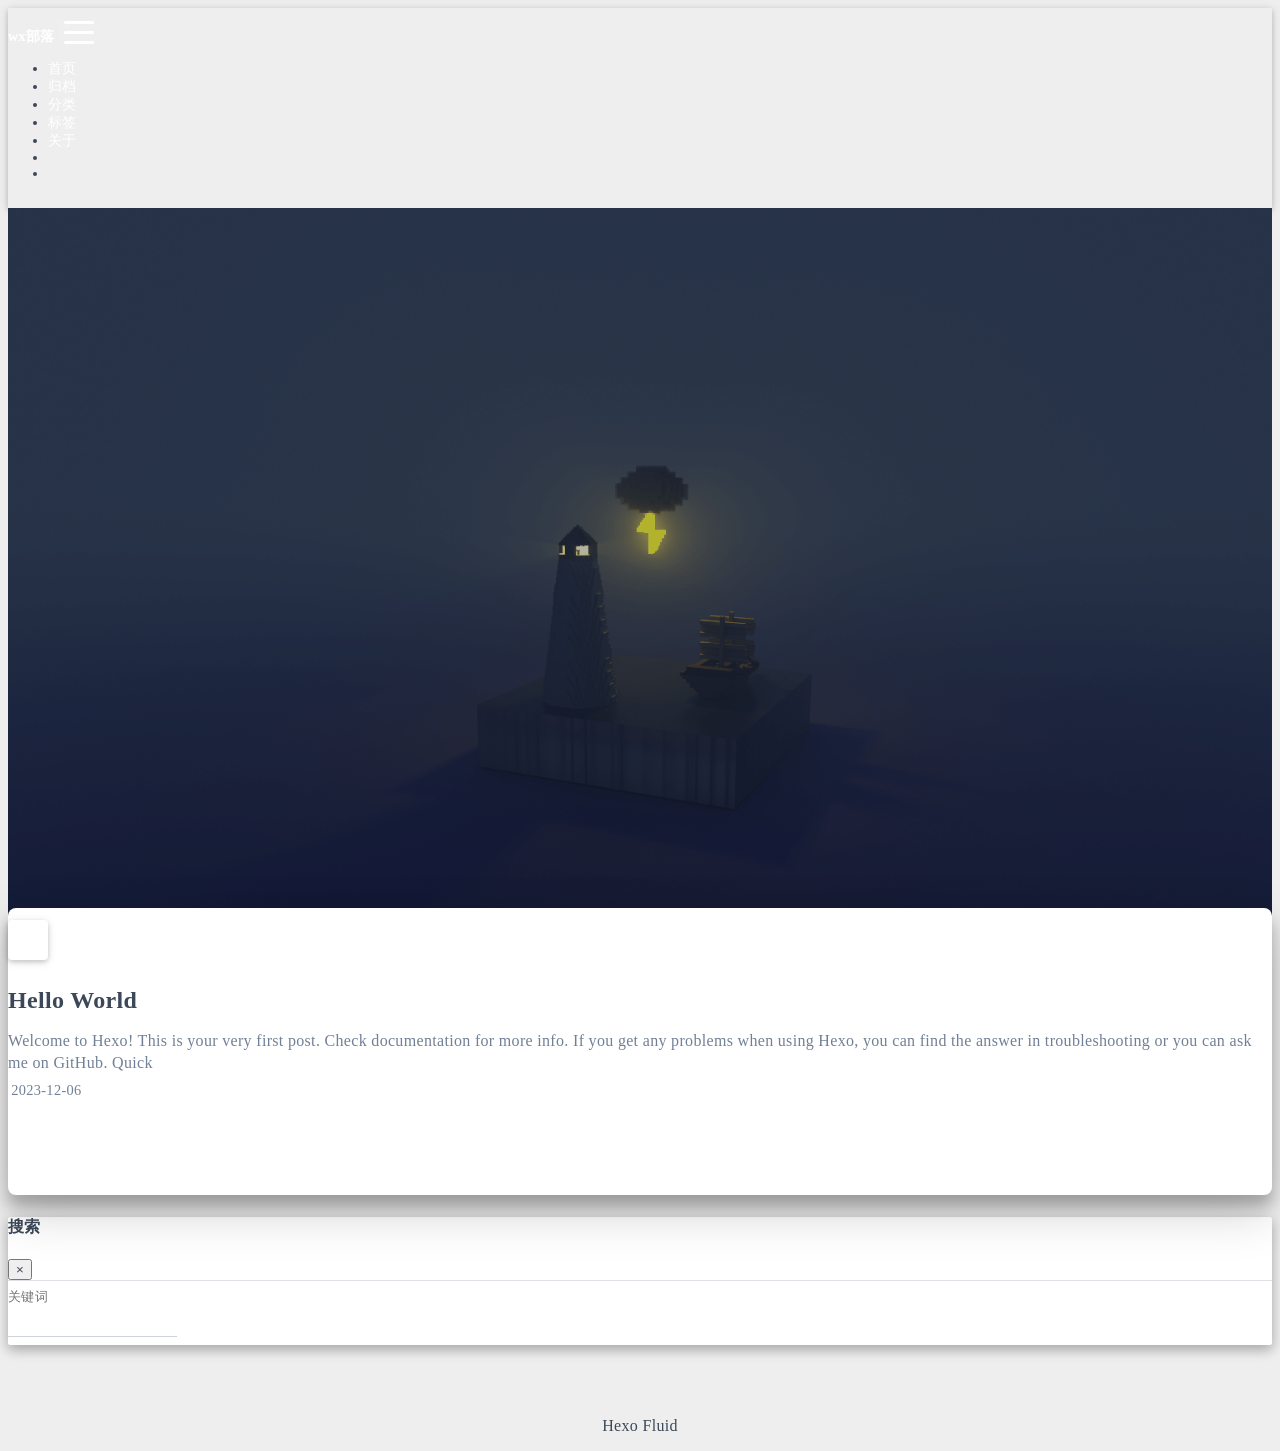
==== commit 1260aaae: "Site updated: 2023-12-08 10:58:56" ====
--- a/index.html
+++ b/index.html
@@ -84,7 +84,7 @@
   <nav id="navbar" class="navbar fixed-top  navbar-expand-lg navbar-dark scrolling-navbar">
   <div class="container">
     <a class="navbar-brand" href="/">
-      <strong>Fluid</strong>
+      <strong>wx部落</strong>
     </a>
 
     <button id="navbar-toggler-btn" class="navbar-toggler" type="button" data-toggle="collapse"
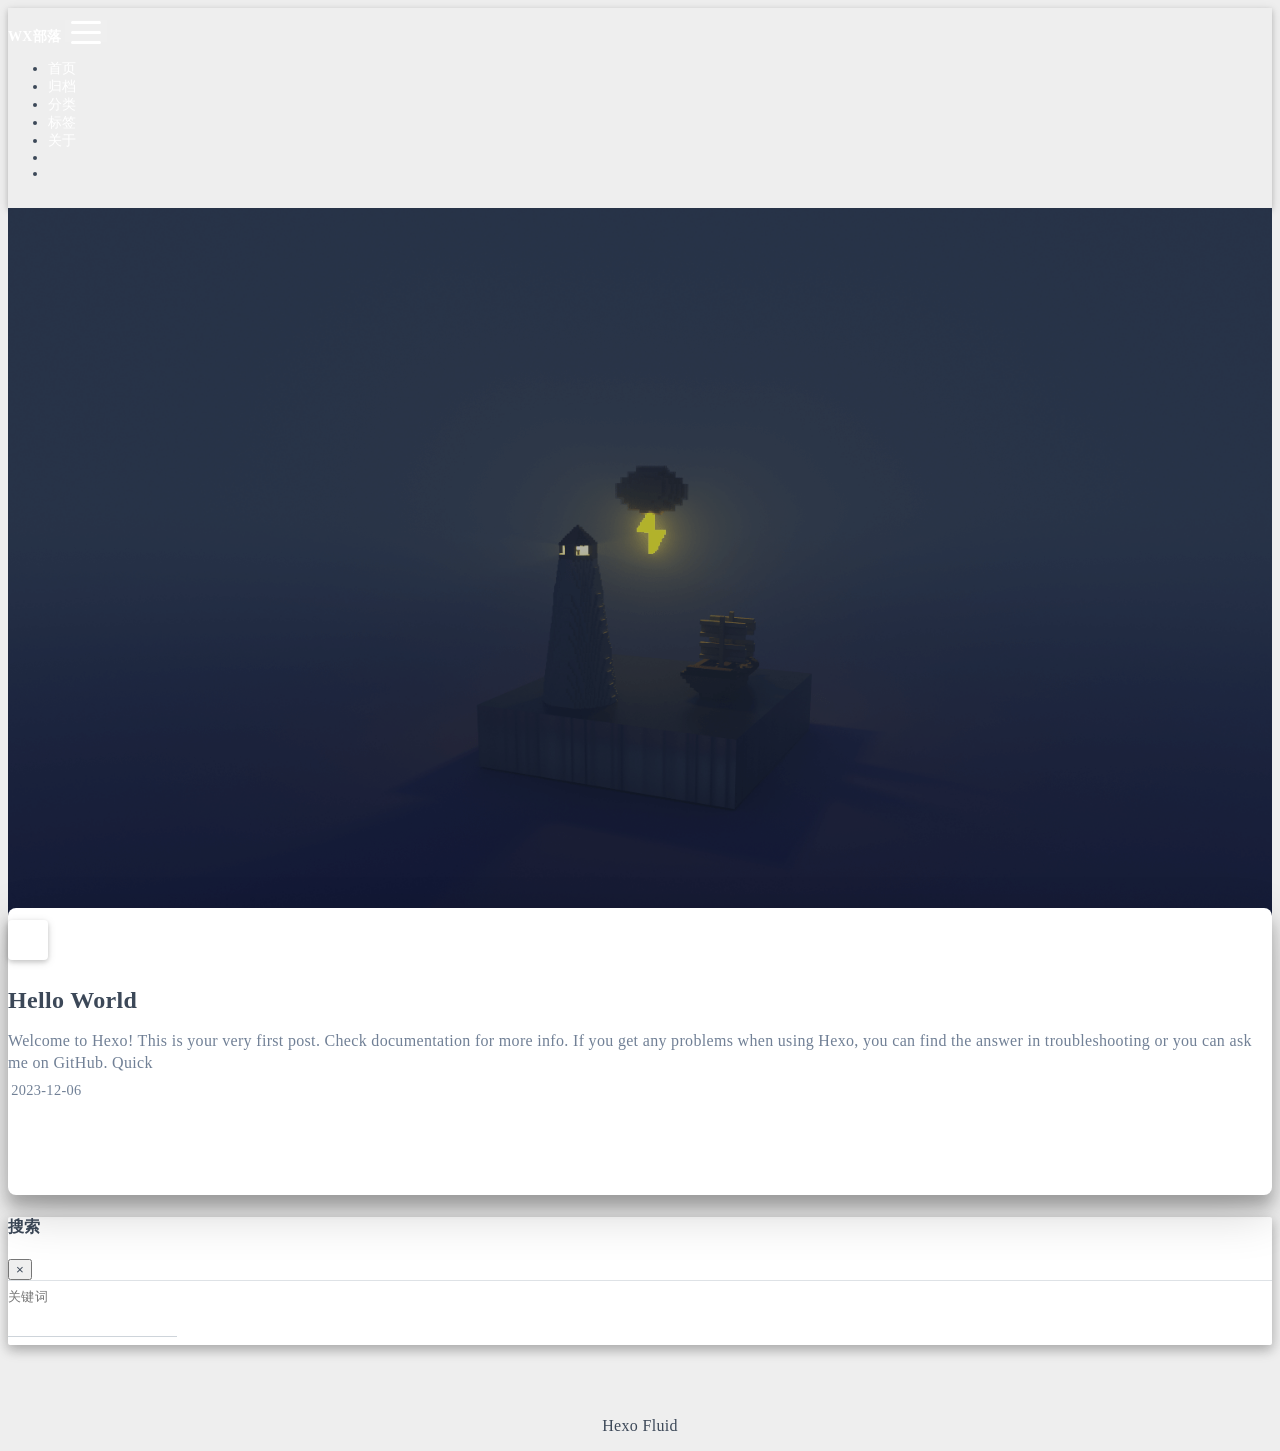
==== commit 8cfef44b: "Site updated: 2023-12-08 11:00:17" ====
--- a/index.html
+++ b/index.html
@@ -84,7 +84,7 @@
   <nav id="navbar" class="navbar fixed-top  navbar-expand-lg navbar-dark scrolling-navbar">
   <div class="container">
     <a class="navbar-brand" href="/">
-      <strong>wx部落</strong>
+      <strong>WX部落</strong>
     </a>
 
     <button id="navbar-toggler-btn" class="navbar-toggler" type="button" data-toggle="collapse"
